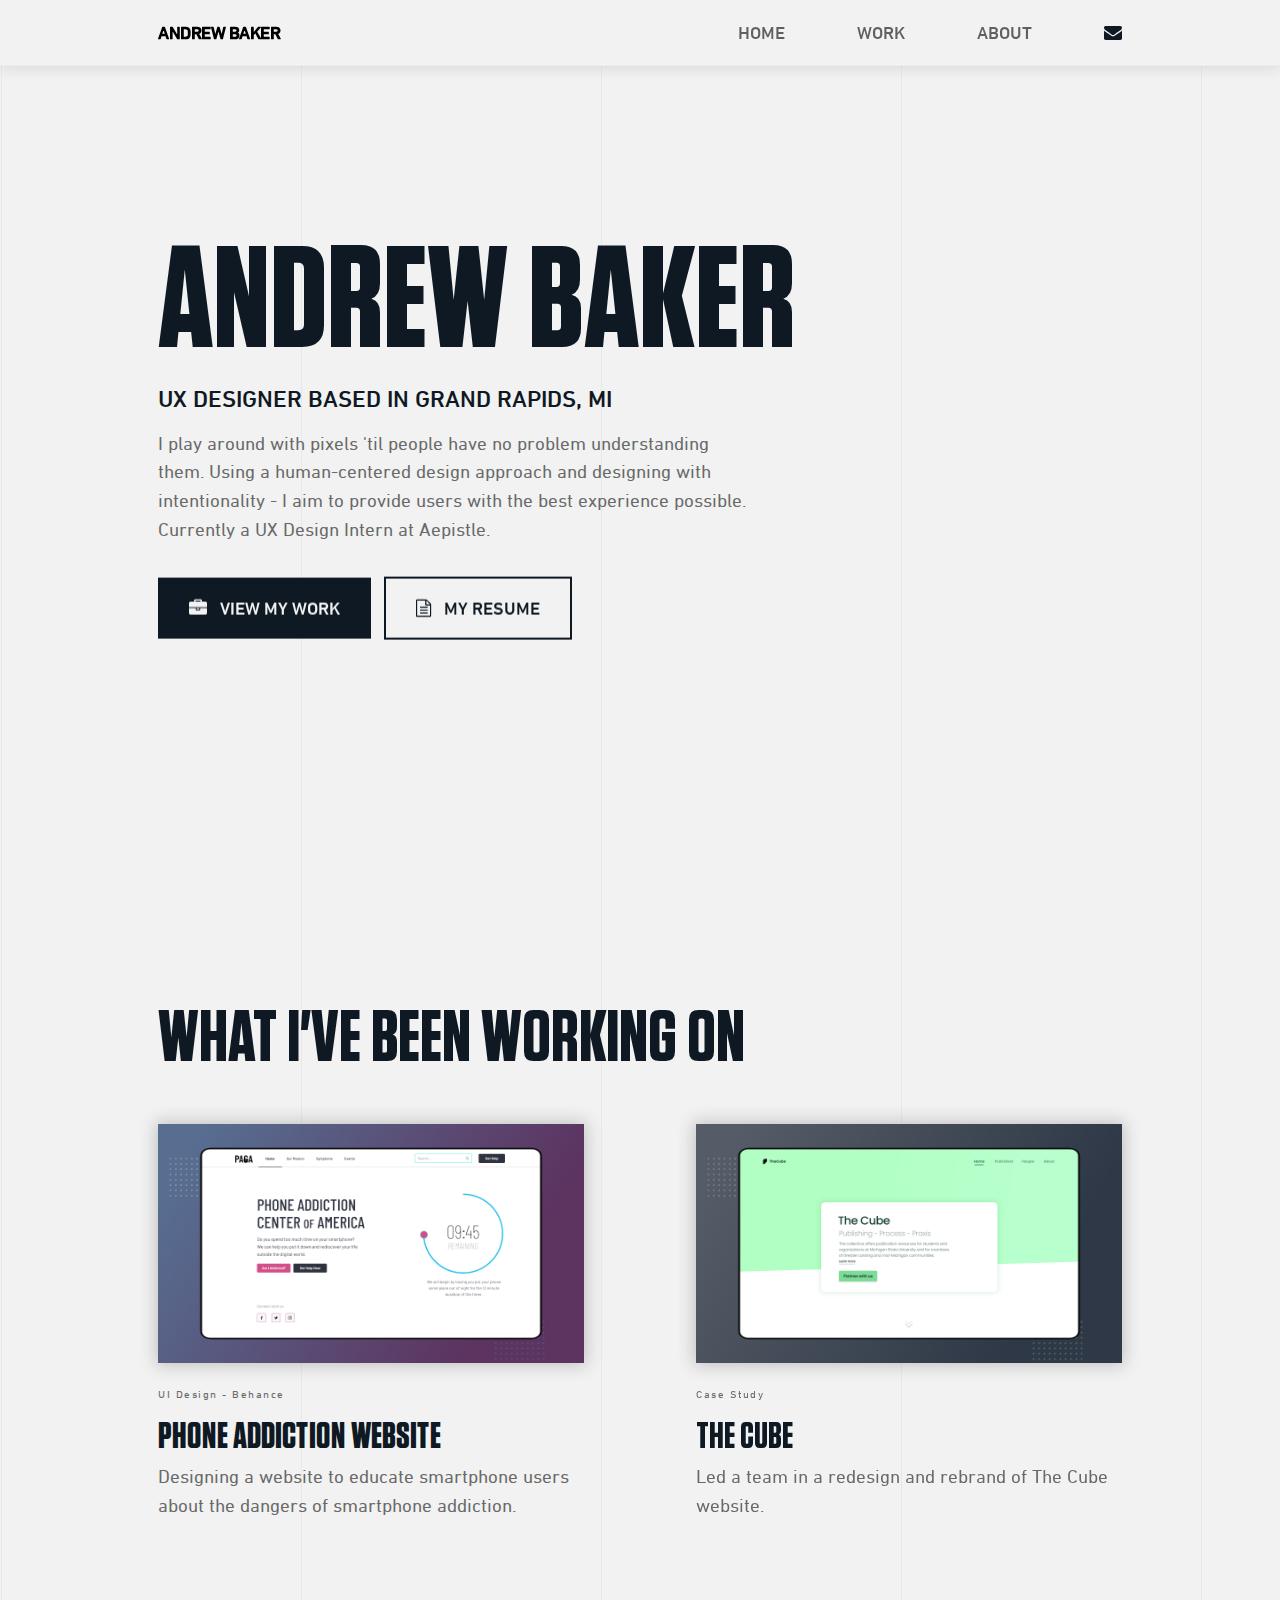
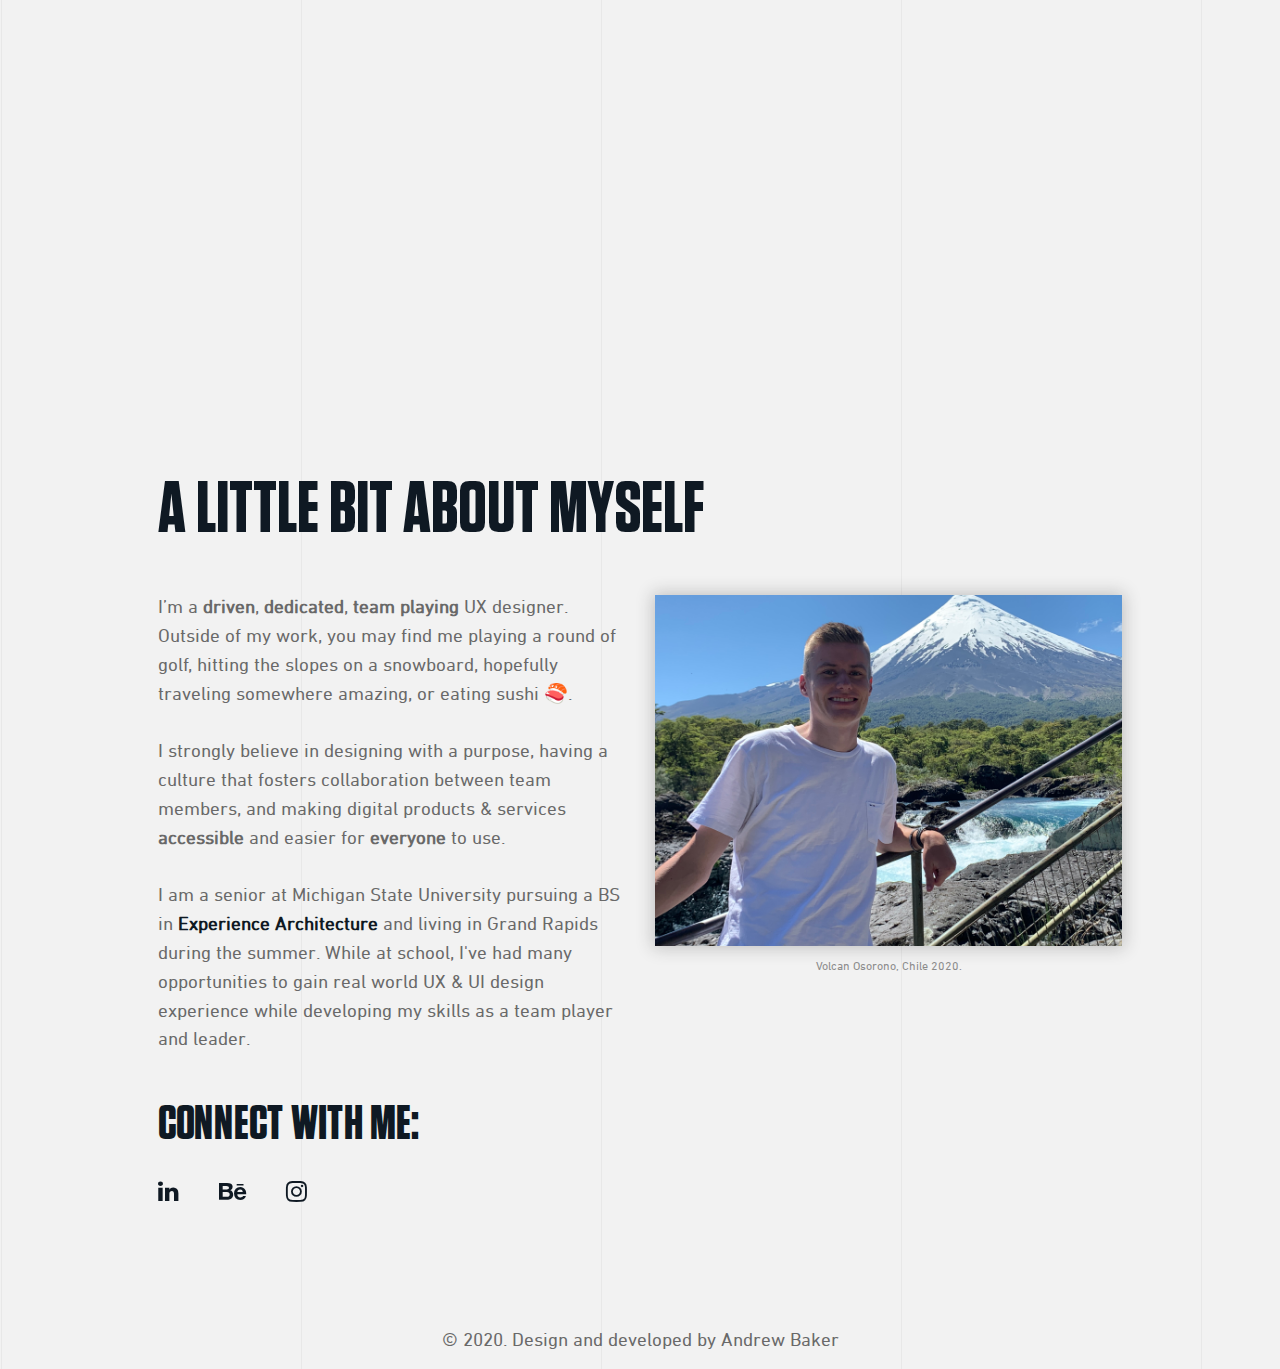
==== index.html @ 60b179d3 "df" ====
<!DOCTYPE html>
<html lang="en" dir="ltr">

<head>
  <meta charset="utf-8">
  <meta name="viewport" content="width=device-width, initial-scale=1">
  <meta name="author" content="Andrew Baker">
  <title>Andrew Baker - UX Designer</title>
  <meta name="description" content="Andrew Baker - UX & UI Design">
  <link rel="stylesheet" href="https://cdnjs.cloudflare.com/ajax/libs/font-awesome/4.7.0/css/font-awesome.min.css">
  <link href="https://stackpath.bootstrapcdn.com/bootstrap/4.4.1/css/bootstrap.min.css" rel="stylesheet" integrity="sha384-Vkoo8x4CGsO3+Hhxv8T/Q5PaXtkKtu6ug5TOeNV6gBiFeWPGFN9MuhOf23Q9Ifjh" crossorigin="anonymous">
  <link href="style/hover.css" rel="stylesheet" media="all">
  <link rel="stylesheet" href="style/main.min.css">
  <script src="https://code.jquery.com/jquery-3.4.1.js"></script>

  <!-- Favicons -->
  <link rel="shortcut icon" href="img/favicon.ico">
  <link rel="apple-touch-icon" href="img/apple-touch-icon.png">
  <link rel="icon" sizes="192x192" href="img/android-chrome-192x192.png">

</head>

<body id="main">

  <!-- Navigation-->
  <div class="nav-container">
    <div class="wrapper">
      <div class="header-container">
        <header>
          <a href="#" class="logo">Andrew Baker</a>
          <nav>
            <ul>
              <li><a href="#home">Home</a></li>
              <li><a href="#work">Work</a></li>
              <li><a href="#about">About</a></li>
              <li><a href="mailto:bakera33@msu.edu" aria-label="Open email window" class="email hvr-icon-rotate"><i class="fa fa-envelope hvr-icon" aria-hidden="true"></i></a></li>
            </ul>
          </nav>
        </header>
      </div>
    </div>
  </div>
  <!--End Navigation-->

  <div class="wrapper">

    <main>

      <!--Hero Section-->
      <section id="home">
        <div class="hero-content">
          <h1 class="h1hero">Andrew Baker</h1>
          <h3 class="intro">UX Designer based in Grand Rapids, MI</h3>
          <p id="intro">I play around with pixels 'til people have no problem understanding them. Using a human-centered design approach and designing with intentionality - I aim to provide users with the best experience possible. Currently a UX
            Design Intern at Aepistle.</p>
          <div class="buttons">
            <a href="#work" aria-label="click to view work" ><button class="cta hvr-shadow"><i class="fa fa-briefcase briefcase"></i>View my work</button></a>
            <a href="img/ABaker-Resume.pdf" aria-label="click to view resume" target="_blank"><button  class="cta2 hvr-shadow"><i class="fa fa-file-text-o i-button"></i>My Resume</button></a>
          </div>
        </div>
      </section>
      <!--End Hero Section-->

      <!--Work Showcase Section-->
      <section id="work">
        <div class="section-intro">
          <div class="line"></div>
          <h2>What I've been working on</h2>
        </div>
        <div class="row">
          <div class="col-md">
              <a href="https://www.behance.net/gallery/97978089/Phone-Addiction-Center-of-America-Website-Design" rel="noopener" target="_blank" class="hvr-grow">
                <img src="img/thumbnail-PACA.png" alt="PACA website UI mockup image" class="img-fluid">
              </a>
              <div class="smspacer"></div>
              <p class="meta">UI Design - Behance</p>
              <h3>Phone Addiction Website</h3>
              <p>Designing a website to educate smartphone users about the dangers of smartphone addiction.</p>
            <div class="smspacer"></div>
          </div>
          <div class="col-md-1"></div>
          <div class="col-md">
              <a href="/cubecasestudy.html" class="hvr-grow"><img src="img/thumbnail-Cube.png" alt="The cube website mockup on computer screen" class="img-fluid"></a>
              <div class="smspacer"></div>
              <p class="meta">Case Study</p>
              <h3>The Cube</h3>
              <p>Led a team in a redesign and rebrand of The Cube website.</p>
            <div class="smspacer"></div>
            <div class="smspacer"></div>
          </div>
        </div>
      </section>
      <!--End Work Showcase-->

      <!--About Section-->
      <section id="about">
        <div class="section-intro" id="about-intro">
          <div class="line"></div>
          <h2>A little bit about myself</h2>
        </div>
        <div class="row" id="about-row">
          <div class="col-md-6">
            <p class="textcomp">
              I’m a <span>driven</span>, <strong>dedicated</strong>, <strong>team playing</strong> UX designer. Outside of my work, you may find me playing a round of golf, hitting the slopes on a snowboard, hopefully traveling somewhere amazing, or
              eating sushi 🍣.
              <br><br> I strongly believe in designing with a purpose, having a culture that fosters collaboration between team members, and making digital products & services <strong>accessible</strong> and easier for <strong>everyone</strong> to
              use.
              <br><br>
              I am a senior at Michigan State University pursuing a BS in <strong><a href="https://xa.cal.msu.edu/" rel="noopener" target="_blank"><span id="XA-link">Experience Architecture</span></a></strong> and living in Grand Rapids during the summer. While at
              school, I've had many opportunities to gain real world UX & UI design experience while developing my skills as a team player and leader.
              <br><br>
            </p>
            <div class="line"></div>
            <div class="social">

              <h3 id="social">Connect with me:</h3>

              <div class="iconbar">
                <ul>
                  <li class="social-icons"><a href="https://www.linkedin.com/in/andrewbaker33/" rel="noopener" aria-label="Go to linkedin" class="hvr-icon-rotate" target="_blank"><i aria-hidden="true" class="fa fa-linkedin icon hvr-icon"></i></a></li>
                  <li class="social-icons"><a href="https://www.behance.net/andrewbaker1" rel="noopener" aria-label="Go to behance" class="hvr-icon-rotate" target="_blank"><i aria-hidden="true" class="fa fa-behance icon hvr-icon"></i></a></li>
                  <li class="social-icons"><a href="https://www.instagram.com/andr3wbak3r/" rel="noopener" aria-label="Go to instagram" class="hvr-icon-rotate" target="_blank"><i aria-hidden="true" class="fa fa-instagram icon hvr-icon"></i></a></li>
                </ul>
              </div>
            </div>
          </div>
          <div class="col-md-6">
            <img src="img/profile.jpeg" class="profileimg" alt="Profile image of Andrew Baker">
            <figcaption>Volcan Osorono, Chile 2020.</figcaption>
          </div>
        </div>
      </section>
    </main>

    <footer>
      <p>&copy; 2020. Design and developed by Andrew Baker<p>
    </footer>

    <!--End About Section-->

  </div>

  <script>
    $(document).ready(function() {
      $(document).on("scroll", onScroll);

      // Trigger Click to go specific section or add active
      $('a[href^="#"]').on('click', function(e) {
        e.preventDefault();
        $(document).off("scroll");

        $('a').each(function() {
          $(this).removeClass('active');
        })
        $(this).addClass('active');

        var target = this.hash;
        $target = $(target);

        // Scrolling
        $('html, body').stop().animate({
          'scrollTop': $target.offset().top + 2
        }, 500, 'swing', function() {
          window.location.hash = target;
          $(document).on("scroll", onScroll);
        });
      });
    });

    function onScroll(event) {
      var scrollPosition = $(document).scrollTop();

      // set navigation a class name
      $('nav a').each(function() {
        var currentLink = $(this);
        var refElement = $(currentLink.attr("href"));
        if (refElement.position().top <= scrollPosition && refElement.position().top + refElement.height() > scrollPosition) {
          $('nav ul li a').removeClass("active");
          currentLink.addClass("active");
        } else {
          currentLink.removeClass("active");
        }
      });
    }
  </script>

</body>

</html>
---- style/main.min.css ----
@font-face{font-family:'DIN Next Medium';src:url("/fonts/DIN Next LT W04 Medium0.ttf")}@font-face{font-family:'DIN Next Regular';src:url("/fonts/DIN Next W01 Regular0.ttf")}@font-face{font-family:'Tungsten';src:url("/fonts/Tungsten-Bold.ttf")}*{box-sizing:border-box;margin:0;padding:0;color:dimgray}body,html{font-family:'DIN Next Regular';font-size:12px;font-weight:400;position:relative}body{background-color:#f2f2f2;background:linear-gradient(90deg, #e8e8e8 .5%, transparent .1%) 1px 0,#f2f2f2;background-size:300px 1px;z-index:-100}::selection{color:#fff;background-color:#0F1923}a{text-decoration:none !important;color:#000 !important}h1,h2{font-family:'Tungsten';color:#0F1923;text-transform:uppercase}h2{font-size:6rem;padding-bottom:3rem;padding-top:2rem}h3{font-size:3rem;font-family:'Tungsten';color:#0F1923;text-transform:uppercase}p{color:dimgray;font-size:1.6rem;font-family:'DIN Next Regular';line-height:1.5}@media (min-width: 1440px){h1{font-size:15.6rem}}span{color:dimgray;font-weight:700;opacity:1 !important}i{color:#0F1923;padding-right:0.7em}.briefcase{color:#f2f2f2}.meta{font-size:.9rem;letter-spacing:1.5px}ul{list-style-type:none;margin:0;padding:0}li{font-size:1.6rem}.wrapper{padding:0 1.5em;max-width:1000px;margin:0 auto;position:relative}@media (min-width: 160em){.container,.wrapper{max-width:1500px !important}.hero-content{max-width:1200px !important}}section{height:100vh;display:block}.nav-container{top:0;position:fixed;width:100vw;margin:0 auto;position:fixed;padding:1.5em 0;background-color:#f2f2f2;border-bottom:1px solid #eee;z-index:20;-webkit-box-shadow:0px 2px 14px 0px rgba(0,0,0,0.11);-moz-box-shadow:0px 2px 14px 0px rgba(0,0,0,0.11);box-shadow:0px 2px 14px 0px rgba(0,0,0,0.11)}header{display:flex;justify-content:flex-end;max-width:1000px;font-family:'DIN Next Medium'}.logo{font-size:1.5rem;letter-spacing:-.5px;margin-right:auto;align-self:center;text-transform:uppercase;font-weight:bold}ul{display:flex}ul li a{padding:0 2em;opacity:0.6;text-transform:uppercase;font-size:1.5rem}ul .email{opacity:1;padding-right:0 !important}ul .fa-envelope{padding-right:0}ul .active{opacity:1;color:#0F1923 !important}.last{padding-right:0 !important}@media only screen and (max-width: 768px){ul li a{padding:0 1em}}@media only screen and (max-width: 500px){ul li a{padding:0 1rem;font-size:1.2rem}.logo{font-size:1.2rem}}.hero-content{max-width:auto;position:relative;top:49%;transform:translateY(-50%)}.intro{font-size:2rem;font-family:'DIN Next Medium';color:#0F1923;text-transform:uppercase;margin:1.5rem 0}#intro{padding-bottom:1.5rem;max-width:600px}.h1hero{font-size:12rem;padding:0;line-height:.86}button{margin-top:0;font-size:1.5rem;font-family:'DIN Next Medium';padding:16px 30px;border:1px solid #0F1923;cursor:pointer;text-transform:uppercase}button::before{content:"";background:rgba(255,255,255,0.16);transform:scaleX(0);transform-origin:center right;transition:transform cubic-bezier(0.19, 1, 0.22, 1) 0.4s}@media only screen and (max-width: 768px){button{padding:18px 64px;margin-bottom:9px}.h1hero{font-size:5.5rem}h2{font-size:3rem}}@media (min-width: 1440px){.h1hero{font-size:15rem}}@media (min-width: 1024px){.h1hero{font-size:12rem}}.cta{background-color:#0F1923;color:#f2f2f2;margin-right:10px}.cta2{border:2px solid #0F1923;background-color:#f2f2f2;color:#0F1923}.section-intro{position:relative;top:15%}.card{padding:20px 20px;height:450px}#work{height:100%;padding-top:8vh}.img-fluid::before{cursor:pointer}#about{height:auto}#about-intro{padding-top:7vh}.smspacer{padding-top:2em}#XA-link{color:#0F1923}.profileimg{width:100%;height:auto}figcaption{text-align:center;padding:1em 0;opacity:0.75}footer{padding-top:4em;text-align:center}.icon{font-size:2rem;padding-right:40px}#social{font-family:'Tungsten';font-size:4rem;margin-bottom:2rem}.iconbar ul li a{padding:0 !important;opacity:1}@media (max-width: 768px){.iconbar{margin-bottom:2.5rem}}@media only screen and (min-height: 768px){.section-intro{position:relative;top:0}#work{height:100vh}#about{height:100vh;margin-top:20vh}}@media only screen and (max-width: 375px){.hero-content{padding-top:7vh}#about{height:100%}#work{height:auto}}@media only screen and (max-width: 320px){.hero-content{padding-top:10vh}h1{font-size:1.5em}}.work{max-width:80%;padding-top:20vh;padding-bottom:2em;margin:auto}@media only screen and (max-width: 768px){.work{max-width:100%}}.content-paragraph{line-height:1.7;opacity:0.9 !important}.work-heading{padding-bottom:1rem;font-size:4rem}.work ul{list-style-type:circle;display:block}hr{width:100%;background-color:#b4b4b4;height:1.5px;border:none;margin:40px 0}.work li{margin-bottom:0.625rem;margin-left:2.5rem;line-height:1.5}.xd-link{color:blue !important}.work img{width:100%;margin-bottom:1.2rem}img{-webkit-box-shadow:0px 0px 16px 2px rgba(36,36,36,0.24);-moz-box-shadow:0px 0px 16px 2px rgba(36,36,36,0.24);box-shadow:0px 0px 16px 2px rgba(36,36,36,0.24)}.hifi{-webkit-box-shadow:0 5px 20px 5px rgba(0,0,0,0.16);box-shadow:0 5px 20px 5px rgba(0,0,0,0.16);overflow:hidden}.b2t{margin-top:50px;text-align:center}.project1{background:none;background-color:#f2f2f2}
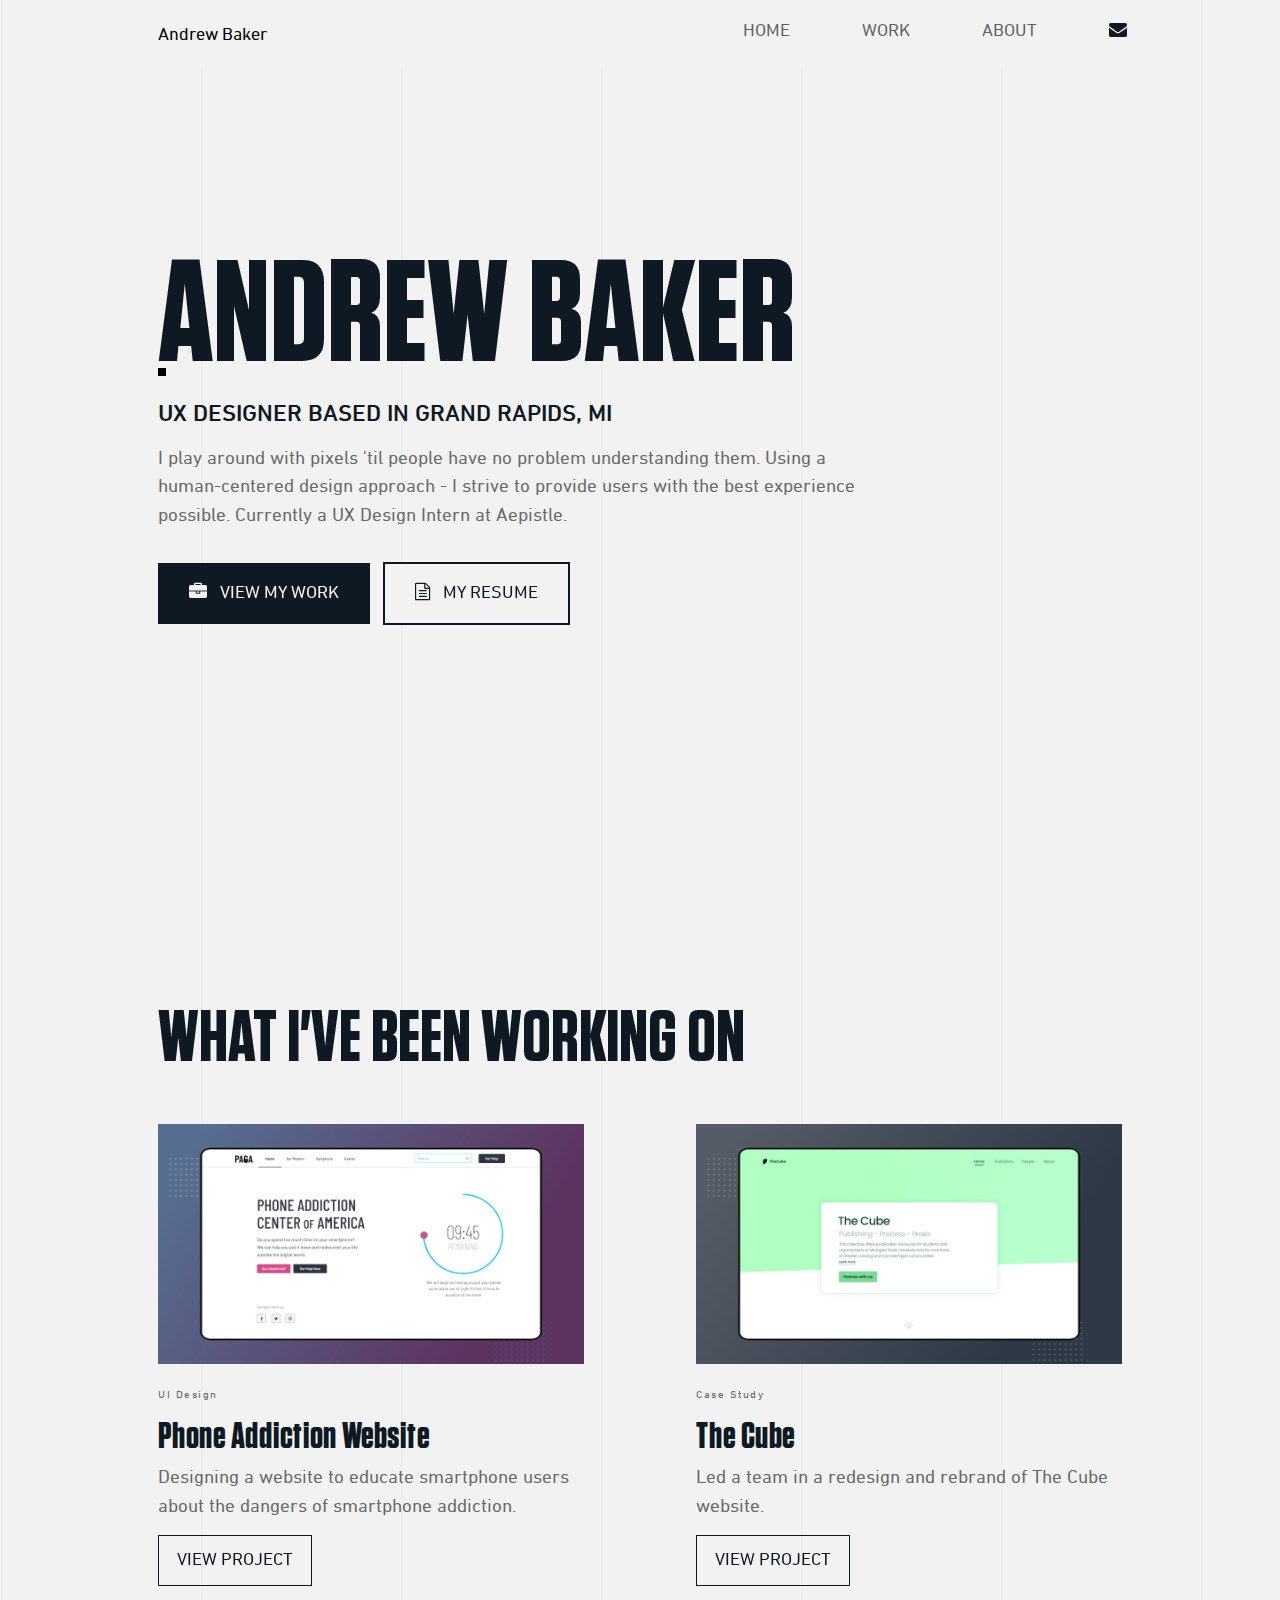
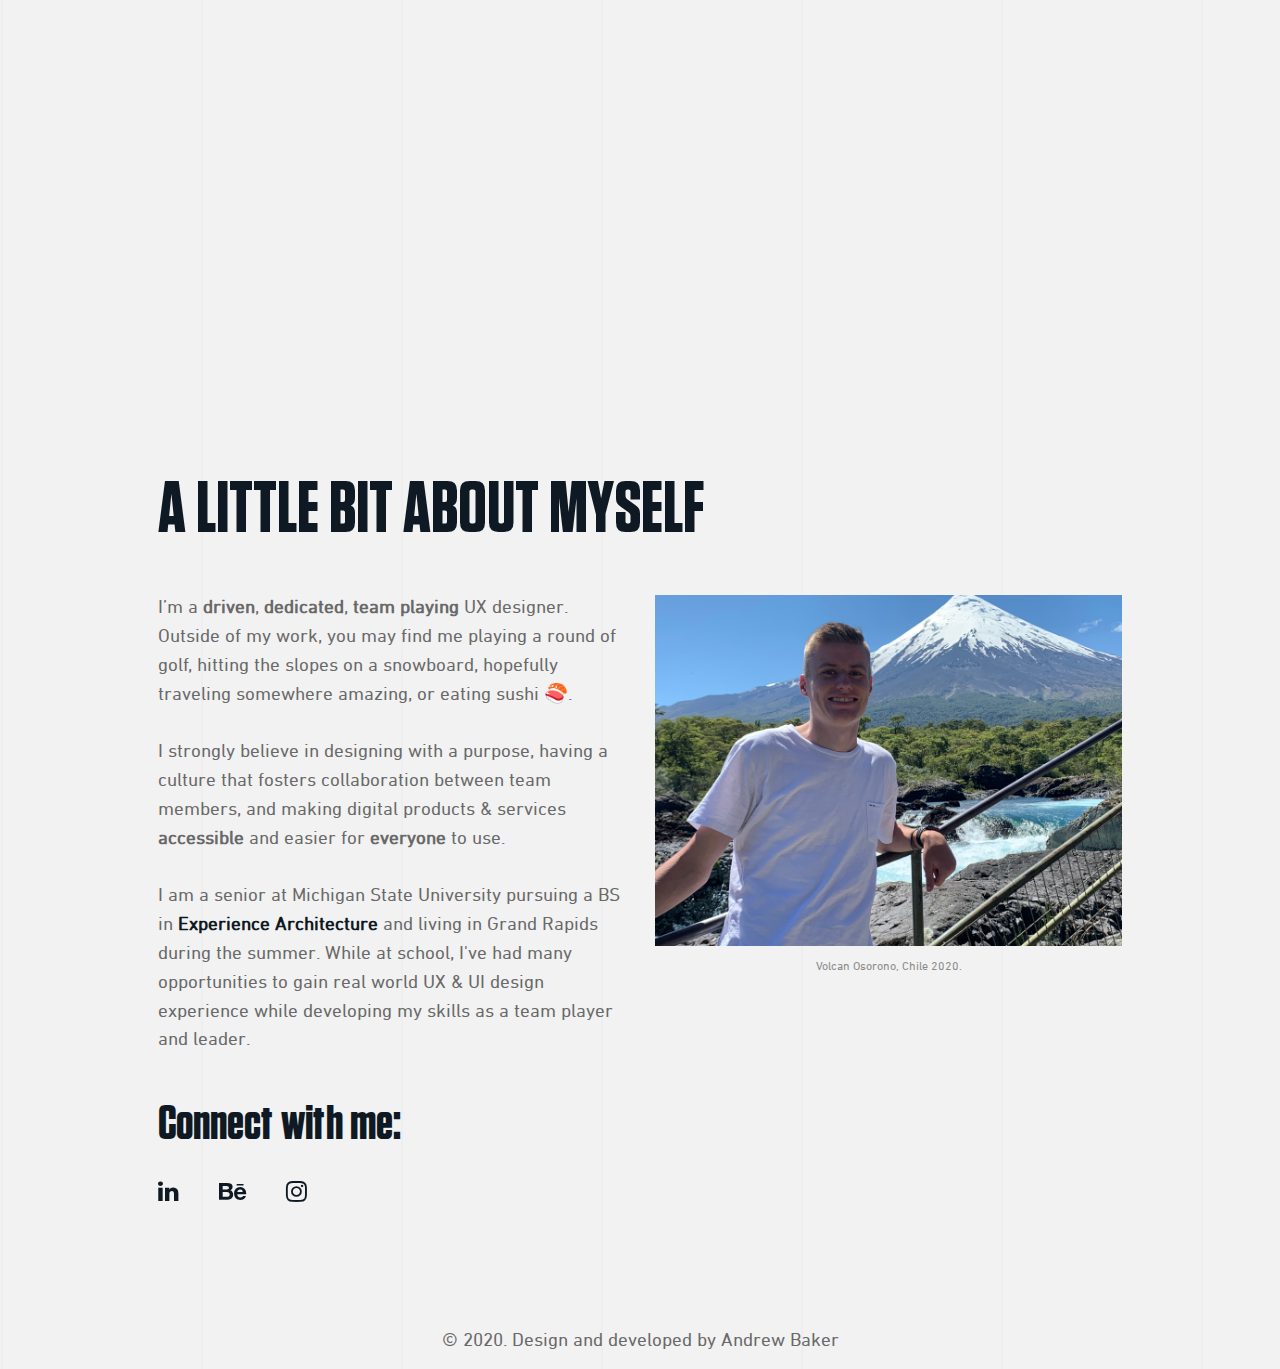
==== commit b9a93f33: "5" ====
--- a/index.html
+++ b/index.html
@@ -6,7 +6,7 @@
   <meta name="viewport" content="width=device-width, initial-scale=1">
   <meta name="author" content="Andrew Baker">
   <title>Andrew Baker - UX Designer</title>
-  <meta name="description" content="Andrew Baker - UX & UI Design">
+  <meta name="description" content="View Andrew Baker's UX design work.">
   <link rel="stylesheet" href="https://cdnjs.cloudflare.com/ajax/libs/font-awesome/4.7.0/css/font-awesome.min.css">
   <link href="https://stackpath.bootstrapcdn.com/bootstrap/4.4.1/css/bootstrap.min.css" rel="stylesheet" integrity="sha384-Vkoo8x4CGsO3+Hhxv8T/Q5PaXtkKtu6ug5TOeNV6gBiFeWPGFN9MuhOf23Q9Ifjh" crossorigin="anonymous">
   <link href="style/hover.css" rel="stylesheet" media="all">
@@ -20,29 +20,25 @@
 
 </head>
 
-<body id="main">
-
-  <!-- Navigation-->
-  <div class="nav-container">
-    <div class="wrapper">
-      <div class="header-container">
-        <header>
-          <a href="#" class="logo">Andrew Baker</a>
-          <nav>
-            <ul>
-              <li><a href="#home">Home</a></li>
-              <li><a href="#work">Work</a></li>
-              <li><a href="#about">About</a></li>
-              <li><a href="mailto:bakera33@msu.edu" aria-label="Open email window" class="email hvr-icon-rotate"><i class="fa fa-envelope hvr-icon" aria-hidden="true"></i></a></li>
-            </ul>
-          </nav>
-        </header>
-      </div>
-    </div>
-  </div>
-  <!--End Navigation-->
+<body>
 
   <div class="wrapper">
+
+    <!-- Navigation-->
+    <div class="container">
+      <header>
+        <a href="#" class="logo">Andrew Baker</a>
+        <nav>
+          <ul>
+            <li><a href="#home">Home</a></li>
+            <li><a href="#work">Work</a></li>
+            <li><a href="#about">About</a></li>
+            <li><a href="mailto:bakera33@msu.edu" aria-label="Open email window" class="email hvr-icon-rotate"><i class="fa fa-envelope hvr-icon" aria-hidden="true"></i></a></li>
+          </ul>
+        </nav>
+      </header>
+    </div>
+    <!--End Navigation-->
 
     <main>
 
@@ -51,13 +47,15 @@
         <div class="hero-content">
           <h1 class="h1hero">Andrew Baker</h1>
           <h3 class="intro">UX Designer based in Grand Rapids, MI</h3>
-          <p id="intro">I play around with pixels 'til people have no problem understanding them. Using a human-centered design approach and designing with intentionality - I aim to provide users with the best experience possible. Currently a UX
-            Design Intern at Aepistle.</p>
+          <p id="intro">I play around with pixels 'til people have no problem understanding them. Using a human-centered design approach - I strive to provide users with the best experience possible. Currently a UX Design Intern at Aepistle.</p>
           <div class="buttons">
-            <a href="#work" aria-label="click to view work" ><button class="cta hvr-shadow"><i class="fa fa-briefcase briefcase"></i>View my work</button></a>
-            <a href="img/ABaker-Resume.pdf" aria-label="click to view resume" target="_blank"><button  class="cta2 hvr-shadow"><i class="fa fa-file-text-o i-button"></i>My Resume</button></a>
+            <a href="#work"><button aria-label="click to view work" class="cta hvr-grow"><i class="fa fa-briefcase briefcase"></i>View my work</button></a>
+            <a href="img/ABaker-Resume.pdf" target="_blank"><button aria-label="click to view resume" class="cta2 hvr-grow"><i class="fa fa-file-text-o i-button"></i>My Resume</button></a>
           </div>
         </div>
+        <div id="dot"></div>
+        <div></div>
+        <div></div>
       </section>
       <!--End Hero Section-->
 
@@ -69,22 +67,25 @@
         </div>
         <div class="row">
           <div class="col-md">
-              <a href="https://www.behance.net/gallery/97978089/Phone-Addiction-Center-of-America-Website-Design" rel="noopener" target="_blank" class="hvr-grow">
-                <img src="img/thumbnail-PACA.png" alt="PACA website UI mockup image" class="img-fluid">
-              </a>
-              <div class="smspacer"></div>
-              <p class="meta">UI Design - Behance</p>
-              <h3>Phone Addiction Website</h3>
-              <p>Designing a website to educate smartphone users about the dangers of smartphone addiction.</p>
+            <img src="img/thumbnail-PACA.png" alt="PACA website UI mockup image" class="img-fluid">
+            <div class="smspacer"></div>
+            <p class="meta">UI Design</p>
+            <h3>Phone Addiction Website</h3>
+            <p>Designing a website to educate smartphone users about the dangers of smartphone addiction.</p>
+            <a href="https://www.behance.net/gallery/97978089/Phone-Addiction-Center-of-America-Website-Design" target="_blank">
+              <button type="button" name="button" class="button1 hvr-grow">View project</button>
+            </a>
             <div class="smspacer"></div>
           </div>
           <div class="col-md-1"></div>
           <div class="col-md">
-              <a href="/cubecasestudy.html" class="hvr-grow"><img src="img/thumbnail-Cube.png" alt="The cube website mockup on computer screen" class="img-fluid"></a>
-              <div class="smspacer"></div>
-              <p class="meta">Case Study</p>
-              <h3>The Cube</h3>
-              <p>Led a team in a redesign and rebrand of The Cube website.</p>
+            <a href="/cubecasestudy.html"><img src="img/thumbnail-Cube.png" alt="The cube website mockup on computer screen" class="img-fluid"></a>
+            <div class="smspacer"></div>
+            <p class="meta">Case Study</p>
+            <h3>The Cube</h3>
+            <p>Led a team in a redesign and rebrand of The Cube website.</p>
+            <a href="/cubecasestudy.html">
+              <button type="button" name="button" class="button1 hvr-grow">View project</button></a>
             <div class="smspacer"></div>
             <div class="smspacer"></div>
           </div>
@@ -106,7 +107,7 @@
               <br><br> I strongly believe in designing with a purpose, having a culture that fosters collaboration between team members, and making digital products & services <strong>accessible</strong> and easier for <strong>everyone</strong> to
               use.
               <br><br>
-              I am a senior at Michigan State University pursuing a BS in <strong><a href="https://xa.cal.msu.edu/" rel="noopener" target="_blank"><span id="XA-link">Experience Architecture</span></a></strong> and living in Grand Rapids during the summer. While at
+              I am a senior at Michigan State University pursuing a BS in <strong><a href="https://xa.cal.msu.edu/" target="_blank"><span id="XA-link">Experience Architecture</span></a></strong> and living in Grand Rapids during the summer. While at
               school, I've had many opportunities to gain real world UX & UI design experience while developing my skills as a team player and leader.
               <br><br>
             </p>
@@ -117,9 +118,9 @@
 
               <div class="iconbar">
                 <ul>
-                  <li class="social-icons"><a href="https://www.linkedin.com/in/andrewbaker33/" rel="noopener" aria-label="Go to linkedin" class="hvr-icon-rotate" target="_blank"><i aria-hidden="true" class="fa fa-linkedin icon hvr-icon"></i></a></li>
-                  <li class="social-icons"><a href="https://www.behance.net/andrewbaker1" rel="noopener" aria-label="Go to behance" class="hvr-icon-rotate" target="_blank"><i aria-hidden="true" class="fa fa-behance icon hvr-icon"></i></a></li>
-                  <li class="social-icons"><a href="https://www.instagram.com/andr3wbak3r/" rel="noopener" aria-label="Go to instagram" class="hvr-icon-rotate" target="_blank"><i aria-hidden="true" class="fa fa-instagram icon hvr-icon"></i></a></li>
+                  <a href="https://www.linkedin.com/in/andrewbaker33/" aria-label="Go to linkedin" class="hvr-icon-rotate" target="_blank"><i aria-hidden="true" class="fa fa-linkedin icon hvr-icon"></i></a>
+                  <a href="https://www.behance.net/andrewbaker1" aria-label="Go to behance" class="hvr-icon-rotate" target="_blank"><i aria-hidden="true" class="fa fa-behance icon hvr-icon"></i></a>
+                  <a href="https://www.instagram.com/andr3wbak3r/" aria-label="Go to instagram" class="hvr-icon-rotate" target="_blank"><i aria-hidden="true" class="fa fa-instagram icon hvr-icon"></i></a>
                 </ul>
               </div>
             </div>
--- a/style/main.min.css
+++ b/style/main.min.css
@@ -1 +1 @@
-@font-face{font-family:'DIN Next Medium';src:url("/fonts/DIN Next LT W04 Medium0.ttf")}@font-face{font-family:'DIN Next Regular';src:url("/fonts/DIN Next W01 Regular0.ttf")}@font-face{font-family:'Tungsten';src:url("/fonts/Tungsten-Bold.ttf")}*{box-sizing:border-box;margin:0;padding:0;color:dimgray}body,html{font-family:'DIN Next Regular';font-size:12px;font-weight:400;position:relative}body{background-color:#f2f2f2;background:linear-gradient(90deg, #e8e8e8 .5%, transparent .1%) 1px 0,#f2f2f2;background-size:300px 1px;z-index:-100}::selection{color:#fff;background-color:#0F1923}a{text-decoration:none !important;color:#000 !important}h1,h2{font-family:'Tungsten';color:#0F1923;text-transform:uppercase}h2{font-size:6rem;padding-bottom:3rem;padding-top:2rem}h3{font-size:3rem;font-family:'Tungsten';color:#0F1923;text-transform:uppercase}p{color:dimgray;font-size:1.6rem;font-family:'DIN Next Regular';line-height:1.5}@media (min-width: 1440px){h1{font-size:15.6rem}}span{color:dimgray;font-weight:700;opacity:1 !important}i{color:#0F1923;padding-right:0.7em}.briefcase{color:#f2f2f2}.meta{font-size:.9rem;letter-spacing:1.5px}ul{list-style-type:none;margin:0;padding:0}li{font-size:1.6rem}.wrapper{padding:0 1.5em;max-width:1000px;margin:0 auto;position:relative}@media (min-width: 160em){.container,.wrapper{max-width:1500px !important}.hero-content{max-width:1200px !important}}section{height:100vh;display:block}.nav-container{top:0;position:fixed;width:100vw;margin:0 auto;position:fixed;padding:1.5em 0;background-color:#f2f2f2;border-bottom:1px solid #eee;z-index:20;-webkit-box-shadow:0px 2px 14px 0px rgba(0,0,0,0.11);-moz-box-shadow:0px 2px 14px 0px rgba(0,0,0,0.11);box-shadow:0px 2px 14px 0px rgba(0,0,0,0.11)}header{display:flex;justify-content:flex-end;max-width:1000px;font-family:'DIN Next Medium'}.logo{font-size:1.5rem;letter-spacing:-.5px;margin-right:auto;align-self:center;text-transform:uppercase;font-weight:bold}ul{display:flex}ul li a{padding:0 2em;opacity:0.6;text-transform:uppercase;font-size:1.5rem}ul .email{opacity:1;padding-right:0 !important}ul .fa-envelope{padding-right:0}ul .active{opacity:1;color:#0F1923 !important}.last{padding-right:0 !important}@media only screen and (max-width: 768px){ul li a{padding:0 1em}}@media only screen and (max-width: 500px){ul li a{padding:0 1rem;font-size:1.2rem}.logo{font-size:1.2rem}}.hero-content{max-width:auto;position:relative;top:49%;transform:translateY(-50%)}.intro{font-size:2rem;font-family:'DIN Next Medium';color:#0F1923;text-transform:uppercase;margin:1.5rem 0}#intro{padding-bottom:1.5rem;max-width:600px}.h1hero{font-size:12rem;padding:0;line-height:.86}button{margin-top:0;font-size:1.5rem;font-family:'DIN Next Medium';padding:16px 30px;border:1px solid #0F1923;cursor:pointer;text-transform:uppercase}button::before{content:"";background:rgba(255,255,255,0.16);transform:scaleX(0);transform-origin:center right;transition:transform cubic-bezier(0.19, 1, 0.22, 1) 0.4s}@media only screen and (max-width: 768px){button{padding:18px 64px;margin-bottom:9px}.h1hero{font-size:5.5rem}h2{font-size:3rem}}@media (min-width: 1440px){.h1hero{font-size:15rem}}@media (min-width: 1024px){.h1hero{font-size:12rem}}.cta{background-color:#0F1923;color:#f2f2f2;margin-right:10px}.cta2{border:2px solid #0F1923;background-color:#f2f2f2;color:#0F1923}.section-intro{position:relative;top:15%}.card{padding:20px 20px;height:450px}#work{height:100%;padding-top:8vh}.img-fluid::before{cursor:pointer}#about{height:auto}#about-intro{padding-top:7vh}.smspacer{padding-top:2em}#XA-link{color:#0F1923}.profileimg{width:100%;height:auto}figcaption{text-align:center;padding:1em 0;opacity:0.75}footer{padding-top:4em;text-align:center}.icon{font-size:2rem;padding-right:40px}#social{font-family:'Tungsten';font-size:4rem;margin-bottom:2rem}.iconbar ul li a{padding:0 !important;opacity:1}@media (max-width: 768px){.iconbar{margin-bottom:2.5rem}}@media only screen and (min-height: 768px){.section-intro{position:relative;top:0}#work{height:100vh}#about{height:100vh;margin-top:20vh}}@media only screen and (max-width: 375px){.hero-content{padding-top:7vh}#about{height:100%}#work{height:auto}}@media only screen and (max-width: 320px){.hero-content{padding-top:10vh}h1{font-size:1.5em}}.work{max-width:80%;padding-top:20vh;padding-bottom:2em;margin:auto}@media only screen and (max-width: 768px){.work{max-width:100%}}.content-paragraph{line-height:1.7;opacity:0.9 !important}.work-heading{padding-bottom:1rem;font-size:4rem}.work ul{list-style-type:circle;display:block}hr{width:100%;background-color:#b4b4b4;height:1.5px;border:none;margin:40px 0}.work li{margin-bottom:0.625rem;margin-left:2.5rem;line-height:1.5}.xd-link{color:blue !important}.work img{width:100%;margin-bottom:1.2rem}img{-webkit-box-shadow:0px 0px 16px 2px rgba(36,36,36,0.24);-moz-box-shadow:0px 0px 16px 2px rgba(36,36,36,0.24);box-shadow:0px 0px 16px 2px rgba(36,36,36,0.24)}.hifi{-webkit-box-shadow:0 5px 20px 5px rgba(0,0,0,0.16);box-shadow:0 5px 20px 5px rgba(0,0,0,0.16);overflow:hidden}.b2t{margin-top:50px;text-align:center}.project1{background:none;background-color:#f2f2f2}
+@font-face{font-family:'DIN Next Medium';src:url("/fonts/DIN Next LT W04 Medium0.ttf")}@font-face{font-family:'DIN Next Regular';src:url("/fonts/DIN Next W01 Regular0.ttf")}@font-face{font-family:'Tungsten';src:url("/fonts/Tungsten-Bold.ttf")}*{box-sizing:border-box;margin:0;padding:0;color:dimgray}body,html{font-family:'DIN Next Regular';font-size:12px;font-weight:400;position:relative;background-color:#f2f2f2;background:linear-gradient(90deg, #eee 1%, transparent 1%) 1px 0,#f2f2f2;background-size:200px 1px;z-index:-100}#dot{content:"";background-color:black;position:absolute;display:block;width:.7rem;height:.7rem}::selection{color:#fff;background-color:#0F1923}a{text-decoration:none !important;color:#000 !important}h1,h2{font-family:'Tungsten';color:#0F1923;text-transform:uppercase}h2{font-size:6rem;padding-bottom:3rem;padding-top:2rem}h3{font-size:3rem;font-family:'Tungsten';color:#0F1923}p{color:dimgray;font-size:1.6rem;font-family:'DIN Next Regular';line-height:1.5}@media (min-width: 1440px){h1{font-size:15.6rem}}span{color:dimgray;font-weight:700;opacity:1 !important}i{color:#0F1923;padding-right:0.7em}.briefcase{color:#f2f2f2}.meta{font-size:.9rem;letter-spacing:1.5px}ul{list-style-type:none;margin:0;padding:0}li{font-size:1.6rem}.wrapper{padding:0 1.5em;max-width:1000px;margin:0 auto;position:relative}@media (min-width: 160em){.container,.wrapper{max-width:1500px !important}.hero-content{max-width:1200px !important}}section{height:100vh;display:block}.container{top:0;position:fixed;max-width:1000px;margin:0 auto;position:fixed;padding:1.5em 0;background-color:#f2f2f2;z-index:20;padding-right:1.5em}header{display:flex;justify-content:space-between}.logo{font-size:1.5rem;letter-spacing:.2;margin:0;padding-top:4px}ul{display:flex}ul li a{padding:0 2em;opacity:0.6;text-transform:uppercase;font-size:1.5rem}ul .email{opacity:1;padding-right:0}ul .active{opacity:1;color:#0F1923 !important}.last{padding-right:0 !important}@media only screen and (max-width: 768px){ul li a{padding:0 1em}}@media only screen and (max-width: 500px){ul li a{padding:0 1rem;font-size:1.2rem}.logo{font-size:1.2rem}}.hero-content{max-width:auto;position:relative;top:49%;transform:translateY(-50%)}.intro{font-size:2rem;font-family:'DIN Next Medium';color:#0F1923;text-transform:uppercase;margin:1.5rem 0}#intro{padding-bottom:1.5rem;max-width:700px}.h1hero{font-size:12rem;padding:0;line-height:.86}button{margin-top:0;font-size:1.5rem;padding:16px 30px;border:1px solid #0F1923;cursor:pointer;text-transform:uppercase}button::before{content:"";background:rgba(255,255,255,0.16);transform:scaleX(0);transform-origin:center right;transition:transform cubic-bezier(0.19, 1, 0.22, 1) 0.4s}@media only screen and (max-width: 768px){button{padding:18px 64px;margin-bottom:9px}.h1hero{font-size:5.5rem}h2{font-size:3rem}}@media (min-width: 1440px){.h1hero{font-size:15rem}}@media (min-width: 1024px){.h1hero{font-size:12rem}}.cta{background-color:#0F1923;color:#f2f2f2;margin-right:10px}.cta2{border:2px solid #0F1923;background-color:#f2f2f2;color:#0F1923}.section-intro{position:relative;top:15%}#work{height:100%;padding-top:8vh}.button1{background-color:transparent;padding:11px 18px;color:#0F1923;border:1px solid #0F1923}#about{height:auto}#about-intro{padding-top:7vh}.smspacer{padding-top:2em}#XA-link{color:#0F1923}.profileimg{width:100%;height:auto}figcaption{text-align:center;padding:1em 0;opacity:0.75}footer{padding-top:4em;text-align:center}.icon{font-size:2rem;padding-right:40px}#social{font-family:'Tungsten';font-size:4rem;margin-bottom:2rem}@media only screen and (min-height: 768px){.section-intro{position:relative;top:0}#work{height:100vh}#about{height:100vh;margin-top:20vh}}@media only screen and (max-width: 375px){.hero-content{padding-top:7vh}#about{height:100%}#work{height:auto}}@media only screen and (max-width: 320px){.hero-content{padding-top:10vh}h1{font-size:1.5em}}.work{max-width:80%;padding-top:20vh;padding-bottom:2em;margin:auto}@media only screen and (max-width: 768px){.work{max-width:100%}}.content-paragraph{line-height:1.7;opacity:0.9 !important}.work-heading{padding-bottom:1rem;font-size:4rem}.work ul{list-style-type:circle;display:block}hr{width:100%;background-color:#b4b4b4;height:1.5px;border:none;margin:40px 0}.work li{margin-bottom:0.625rem;margin-left:2.5rem;line-height:1.5}.xd-link{color:blue !important}.work img{width:100%;padding-bottom:1.2rem}.hifi{-webkit-box-shadow:0 5px 20px 5px rgba(0,0,0,0.16);box-shadow:0 5px 20px 5px rgba(0,0,0,0.16);overflow:hidden}.b2t{margin-top:50px;text-align:center}.project1{background-image:none}
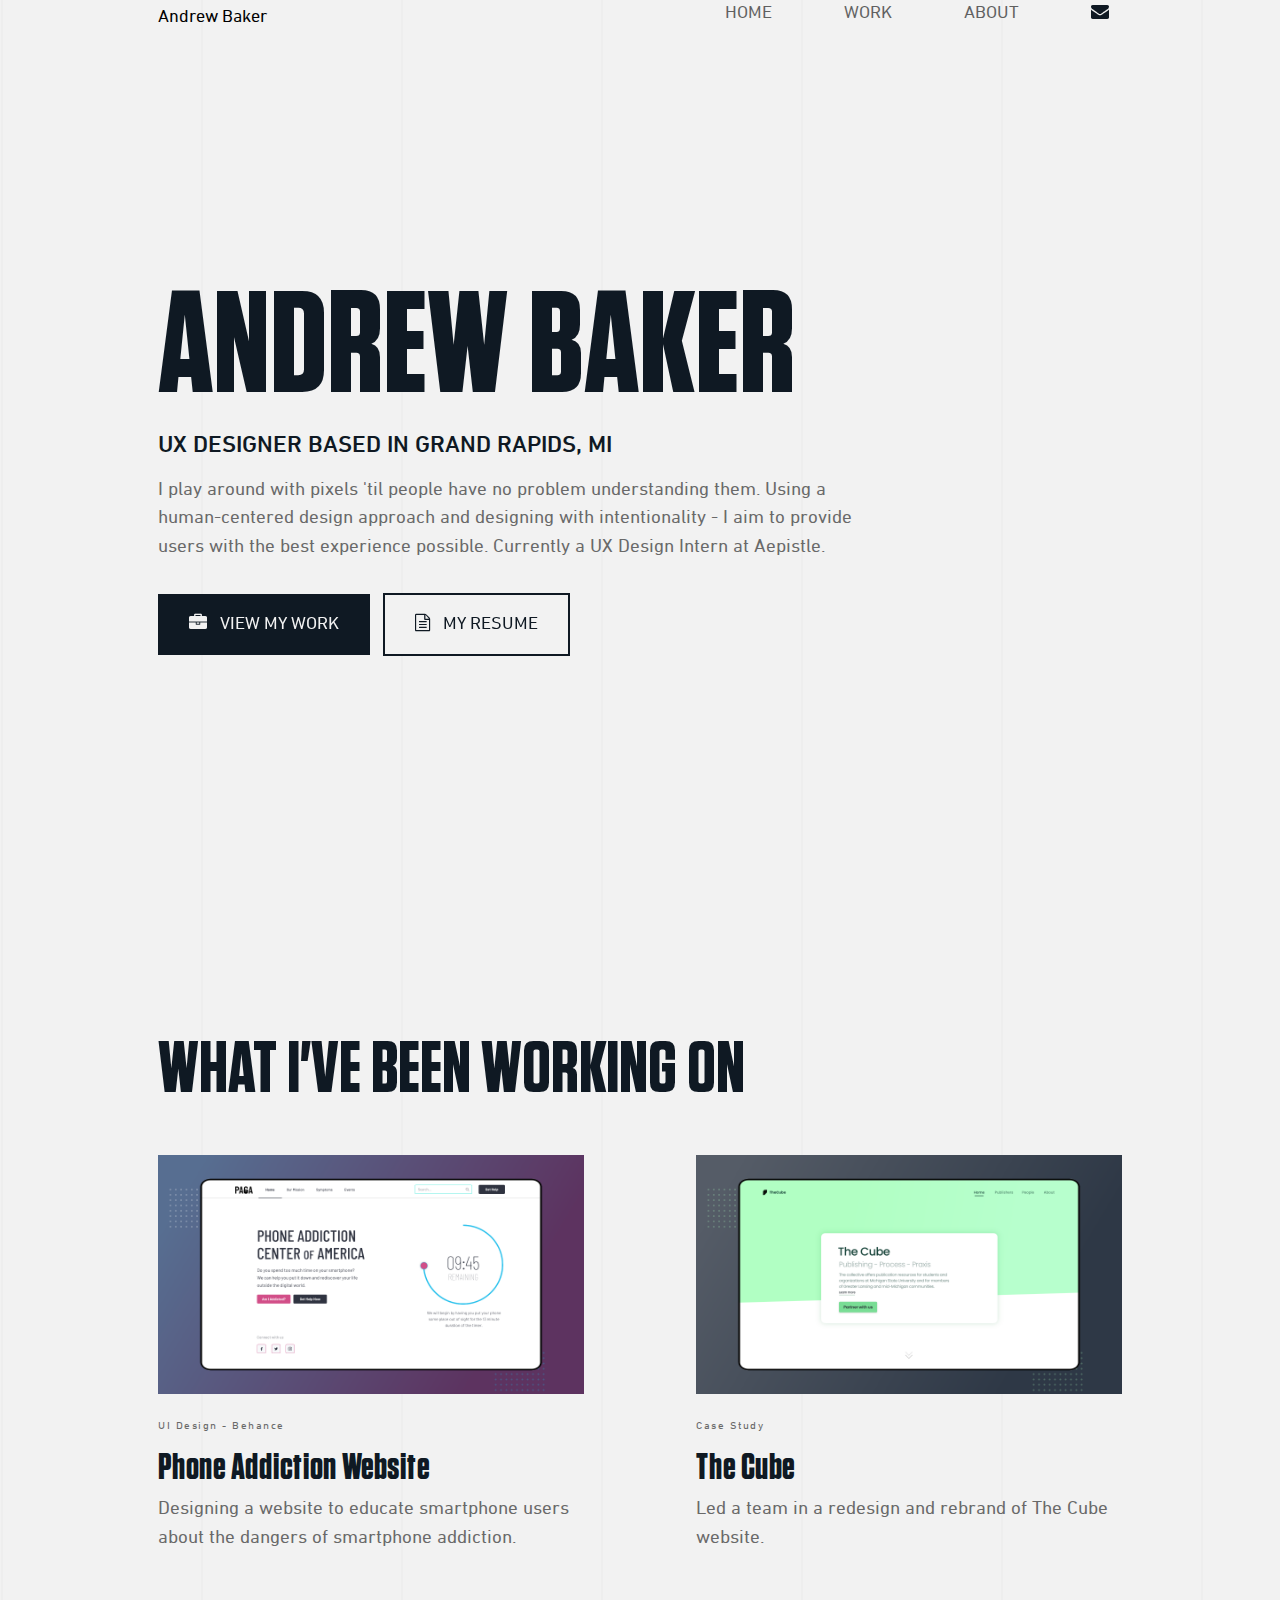
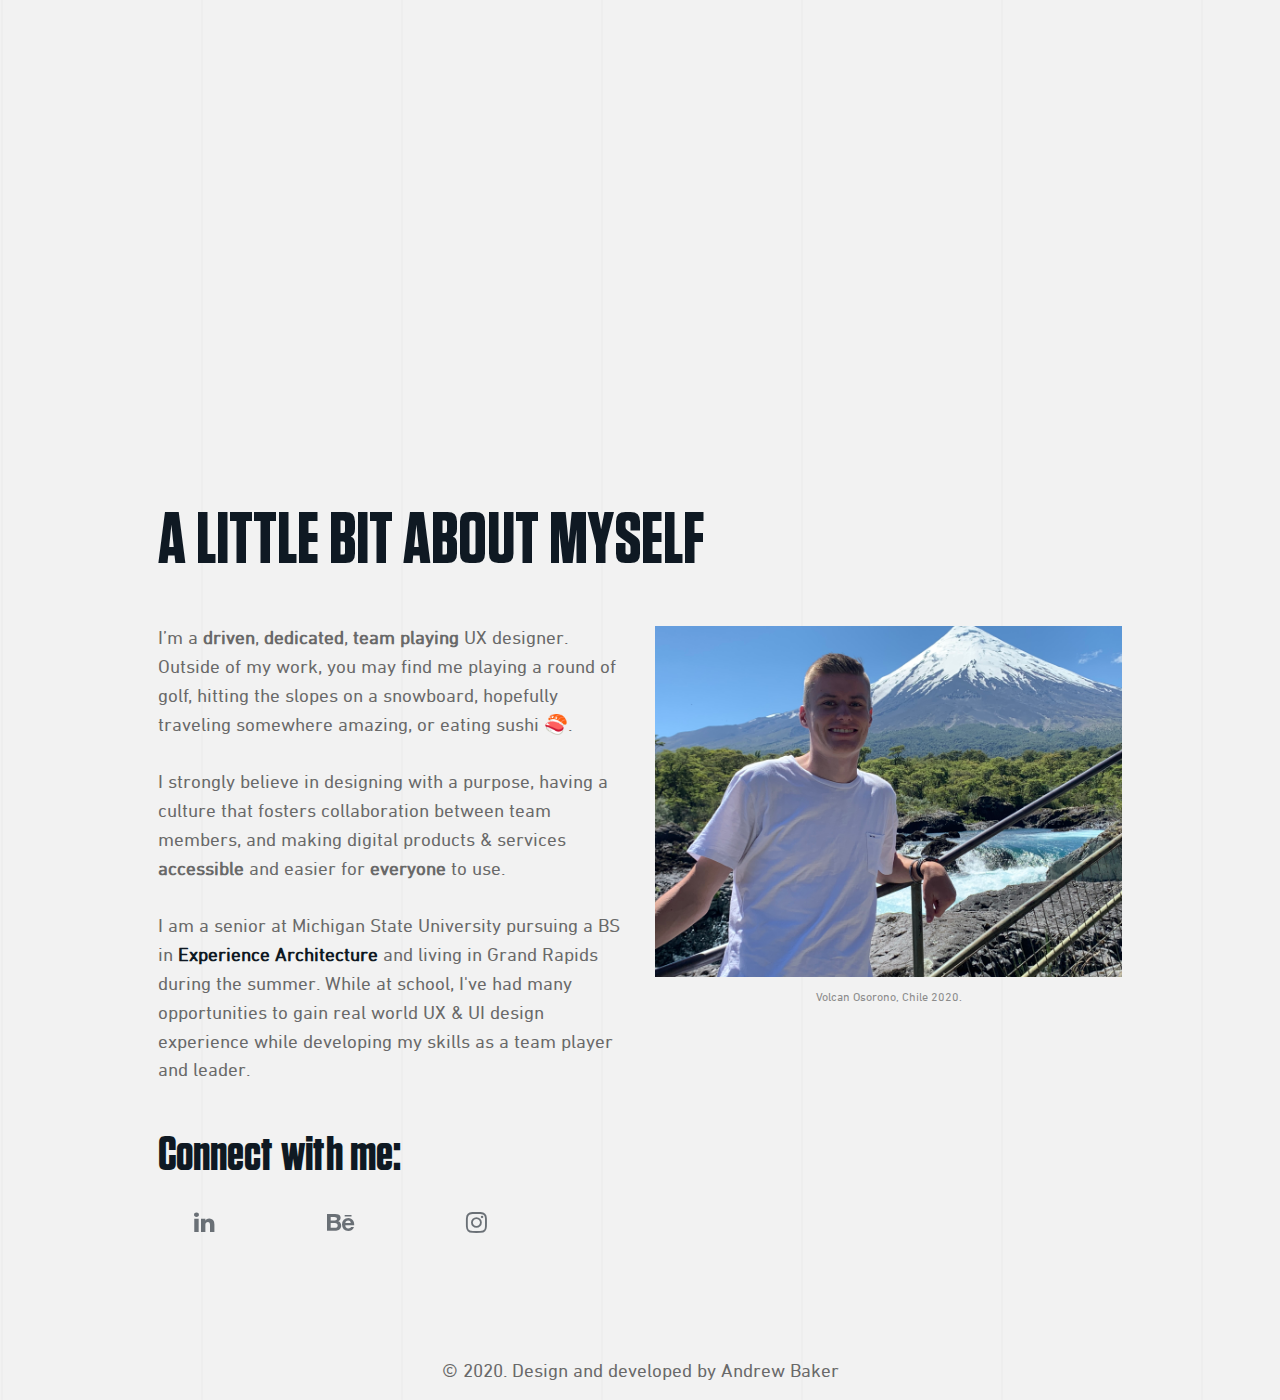
==== commit e7bc7ce4: "Update index.html" ====
--- a/index.html
+++ b/index.html
@@ -6,7 +6,7 @@
   <meta name="viewport" content="width=device-width, initial-scale=1">
   <meta name="author" content="Andrew Baker">
   <title>Andrew Baker - UX Designer</title>
-  <meta name="description" content="View Andrew Baker's UX design work.">
+  <meta name="description" content="Andrew Baker - UX & UI Design">
   <link rel="stylesheet" href="https://cdnjs.cloudflare.com/ajax/libs/font-awesome/4.7.0/css/font-awesome.min.css">
   <link href="https://stackpath.bootstrapcdn.com/bootstrap/4.4.1/css/bootstrap.min.css" rel="stylesheet" integrity="sha384-Vkoo8x4CGsO3+Hhxv8T/Q5PaXtkKtu6ug5TOeNV6gBiFeWPGFN9MuhOf23Q9Ifjh" crossorigin="anonymous">
   <link href="style/hover.css" rel="stylesheet" media="all">
@@ -20,25 +20,29 @@
 
 </head>
 
-<body>
+<body id="main">
+
+  <!-- Navigation-->
+  <div class="nav-container">
+    <div class="wrapper">
+      <div class="header-container">
+        <header>
+          <a href="#" class="logo">Andrew Baker</a>
+          <nav>
+            <ul>
+              <li><a href="#home">Home</a></li>
+              <li><a href="#work">Work</a></li>
+              <li><a href="#about">About</a></li>
+              <li><a href="mailto:bakera33@msu.edu" aria-label="Open email window" class="email hvr-icon-rotate"><i class="fa fa-envelope hvr-icon" aria-hidden="true"></i></a></li>
+            </ul>
+          </nav>
+        </header>
+      </div>
+    </div>
+  </div>
+  <!--End Navigation-->
 
   <div class="wrapper">
-
-    <!-- Navigation-->
-    <div class="container">
-      <header>
-        <a href="#" class="logo">Andrew Baker</a>
-        <nav>
-          <ul>
-            <li><a href="#home">Home</a></li>
-            <li><a href="#work">Work</a></li>
-            <li><a href="#about">About</a></li>
-            <li><a href="mailto:bakera33@msu.edu" aria-label="Open email window" class="email hvr-icon-rotate"><i class="fa fa-envelope hvr-icon" aria-hidden="true"></i></a></li>
-          </ul>
-        </nav>
-      </header>
-    </div>
-    <!--End Navigation-->
 
     <main>
 
@@ -47,15 +51,13 @@
         <div class="hero-content">
           <h1 class="h1hero">Andrew Baker</h1>
           <h3 class="intro">UX Designer based in Grand Rapids, MI</h3>
-          <p id="intro">I play around with pixels 'til people have no problem understanding them. Using a human-centered design approach - I strive to provide users with the best experience possible. Currently a UX Design Intern at Aepistle.</p>
+          <p id="intro">I play around with pixels 'til people have no problem understanding them. Using a human-centered design approach and designing with intentionality - I aim to provide users with the best experience possible. Currently a UX
+            Design Intern at Aepistle.</p>
           <div class="buttons">
-            <a href="#work"><button aria-label="click to view work" class="cta hvr-grow"><i class="fa fa-briefcase briefcase"></i>View my work</button></a>
-            <a href="img/ABaker-Resume.pdf" target="_blank"><button aria-label="click to view resume" class="cta2 hvr-grow"><i class="fa fa-file-text-o i-button"></i>My Resume</button></a>
+            <a href="#work" aria-label="click to view work"><button class="cta hvr-shadow"><i class="fa fa-briefcase briefcase"></i>View my work</button></a>
+            <a href="img/ABaker-Resume.pdf" aria-label="click to view resume" target="_blank"><button  class="cta2 hvr-shadow"><i class="fa fa-file-text-o i-button"></i>My Resume</button></a>
           </div>
         </div>
-        <div id="dot"></div>
-        <div></div>
-        <div></div>
       </section>
       <!--End Hero Section-->
 
@@ -67,25 +69,22 @@
         </div>
         <div class="row">
           <div class="col-md">
-            <img src="img/thumbnail-PACA.png" alt="PACA website UI mockup image" class="img-fluid">
-            <div class="smspacer"></div>
-            <p class="meta">UI Design</p>
-            <h3>Phone Addiction Website</h3>
-            <p>Designing a website to educate smartphone users about the dangers of smartphone addiction.</p>
-            <a href="https://www.behance.net/gallery/97978089/Phone-Addiction-Center-of-America-Website-Design" target="_blank">
-              <button type="button" name="button" class="button1 hvr-grow">View project</button>
-            </a>
+              <a href="https://www.behance.net/gallery/97978089/Phone-Addiction-Center-of-America-Website-Design" rel="noopener" target="_blank" class="hvr-grow">
+                <img src="img/thumbnail-PACA.png" alt="PACA website UI mockup image" class="img-fluid">
+              </a>
+              <div class="smspacer"></div>
+              <p class="meta">UI Design - Behance</p>
+              <h3>Phone Addiction Website</h3>
+              <p>Designing a website to educate smartphone users about the dangers of smartphone addiction.</p>
             <div class="smspacer"></div>
           </div>
           <div class="col-md-1"></div>
           <div class="col-md">
-            <a href="/cubecasestudy.html"><img src="img/thumbnail-Cube.png" alt="The cube website mockup on computer screen" class="img-fluid"></a>
-            <div class="smspacer"></div>
-            <p class="meta">Case Study</p>
-            <h3>The Cube</h3>
-            <p>Led a team in a redesign and rebrand of The Cube website.</p>
-            <a href="/cubecasestudy.html">
-              <button type="button" name="button" class="button1 hvr-grow">View project</button></a>
+              <a href="/cubecasestudy.html" class="hvr-grow"><img src="img/thumbnail-Cube.png" alt="The cube website mockup on computer screen" class="img-fluid"></a>
+              <div class="smspacer"></div>
+              <p class="meta">Case Study</p>
+              <h3>The Cube</h3>
+              <p>Led a team in a redesign and rebrand of The Cube website.</p>
             <div class="smspacer"></div>
             <div class="smspacer"></div>
           </div>
@@ -107,7 +106,7 @@
               <br><br> I strongly believe in designing with a purpose, having a culture that fosters collaboration between team members, and making digital products & services <strong>accessible</strong> and easier for <strong>everyone</strong> to
               use.
               <br><br>
-              I am a senior at Michigan State University pursuing a BS in <strong><a href="https://xa.cal.msu.edu/" target="_blank"><span id="XA-link">Experience Architecture</span></a></strong> and living in Grand Rapids during the summer. While at
+              I am a senior at Michigan State University pursuing a BS in <strong><a href="https://xa.cal.msu.edu/" rel="noopener" target="_blank"><span id="XA-link">Experience Architecture</span></a></strong> and living in Grand Rapids during the summer. While at
               school, I've had many opportunities to gain real world UX & UI design experience while developing my skills as a team player and leader.
               <br><br>
             </p>
@@ -118,9 +117,9 @@
 
               <div class="iconbar">
                 <ul>
-                  <a href="https://www.linkedin.com/in/andrewbaker33/" aria-label="Go to linkedin" class="hvr-icon-rotate" target="_blank"><i aria-hidden="true" class="fa fa-linkedin icon hvr-icon"></i></a>
-                  <a href="https://www.behance.net/andrewbaker1" aria-label="Go to behance" class="hvr-icon-rotate" target="_blank"><i aria-hidden="true" class="fa fa-behance icon hvr-icon"></i></a>
-                  <a href="https://www.instagram.com/andr3wbak3r/" aria-label="Go to instagram" class="hvr-icon-rotate" target="_blank"><i aria-hidden="true" class="fa fa-instagram icon hvr-icon"></i></a>
+                  <li class="social-icons"><a href="https://www.linkedin.com/in/andrewbaker33/" rel="noopener" aria-label="Go to linkedin" class="hvr-icon-rotate" target="_blank"><i aria-hidden="true" class="fa fa-linkedin icon hvr-icon"></i></a></li>
+                  <li class="social-icons"><a href="https://www.behance.net/andrewbaker1" rel="noopener" aria-label="Go to behance" class="hvr-icon-rotate" target="_blank"><i aria-hidden="true" class="fa fa-behance icon hvr-icon"></i></a></li>
+                  <li class="social-icons"><a href="https://www.instagram.com/andr3wbak3r/" rel="noopener" aria-label="Go to instagram" class="hvr-icon-rotate" target="_blank"><i aria-hidden="true" class="fa fa-instagram icon hvr-icon"></i></a></li>
                 </ul>
               </div>
             </div>
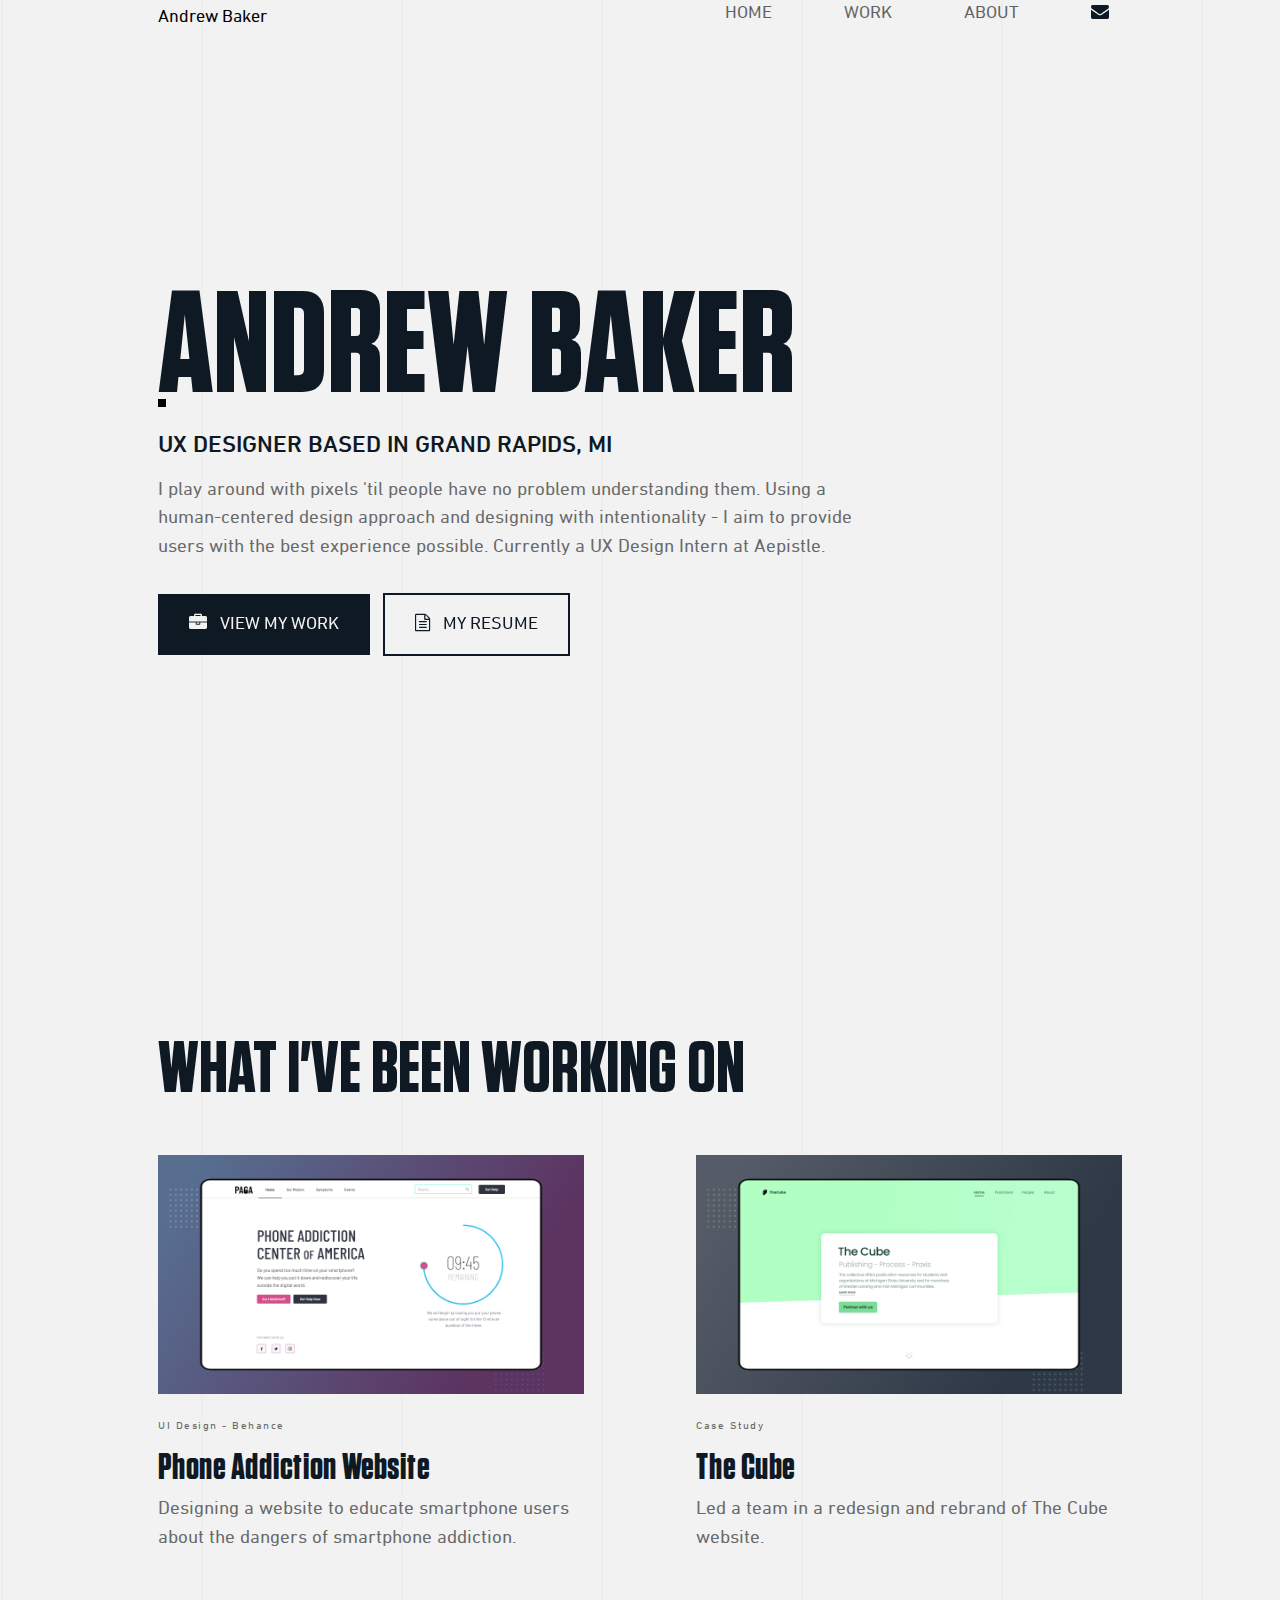
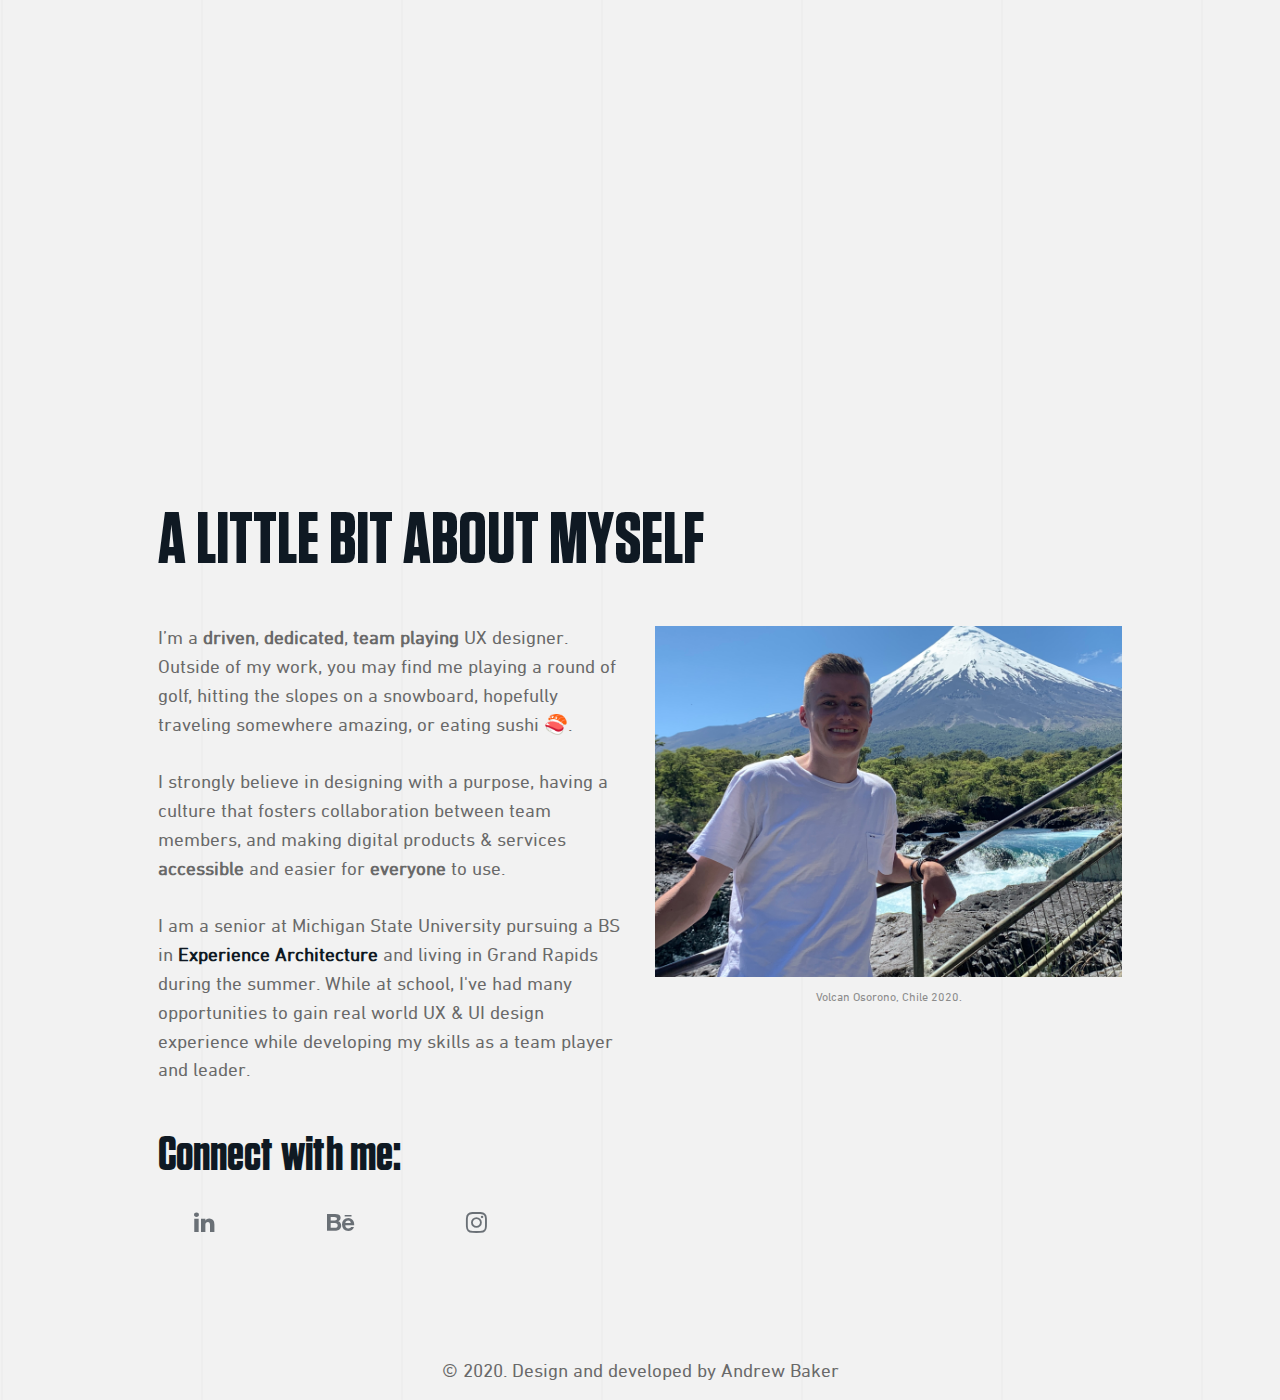
==== commit 7a54a589: "Merge branch 'master' of https://github.com/bakera33/bakera33.github.io" ====
--- a/index.html
+++ b/index.html
@@ -58,6 +58,9 @@
             <a href="img/ABaker-Resume.pdf" aria-label="click to view resume" target="_blank"><button  class="cta2 hvr-shadow"><i class="fa fa-file-text-o i-button"></i>My Resume</button></a>
           </div>
         </div>
+        <div id="dot"></div>
+        <div></div>
+        <div></div>
       </section>
       <!--End Hero Section-->
 
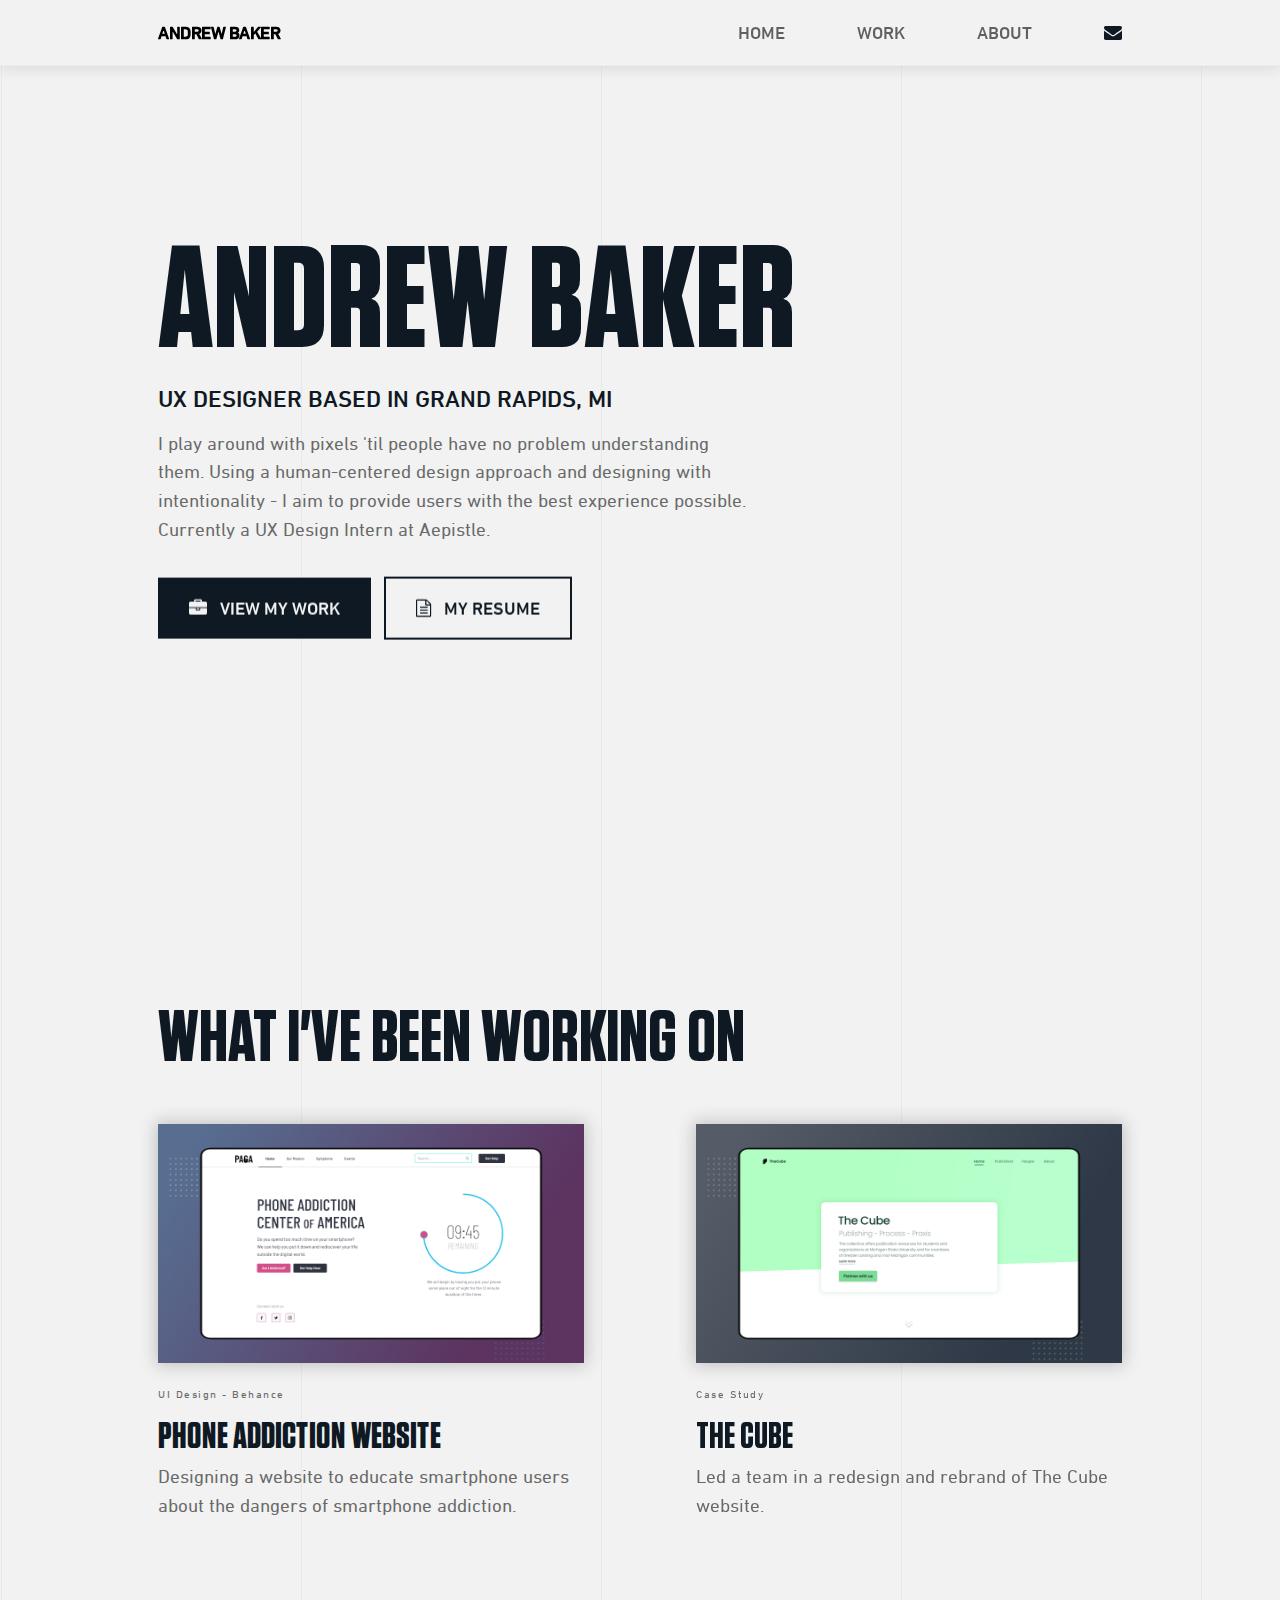
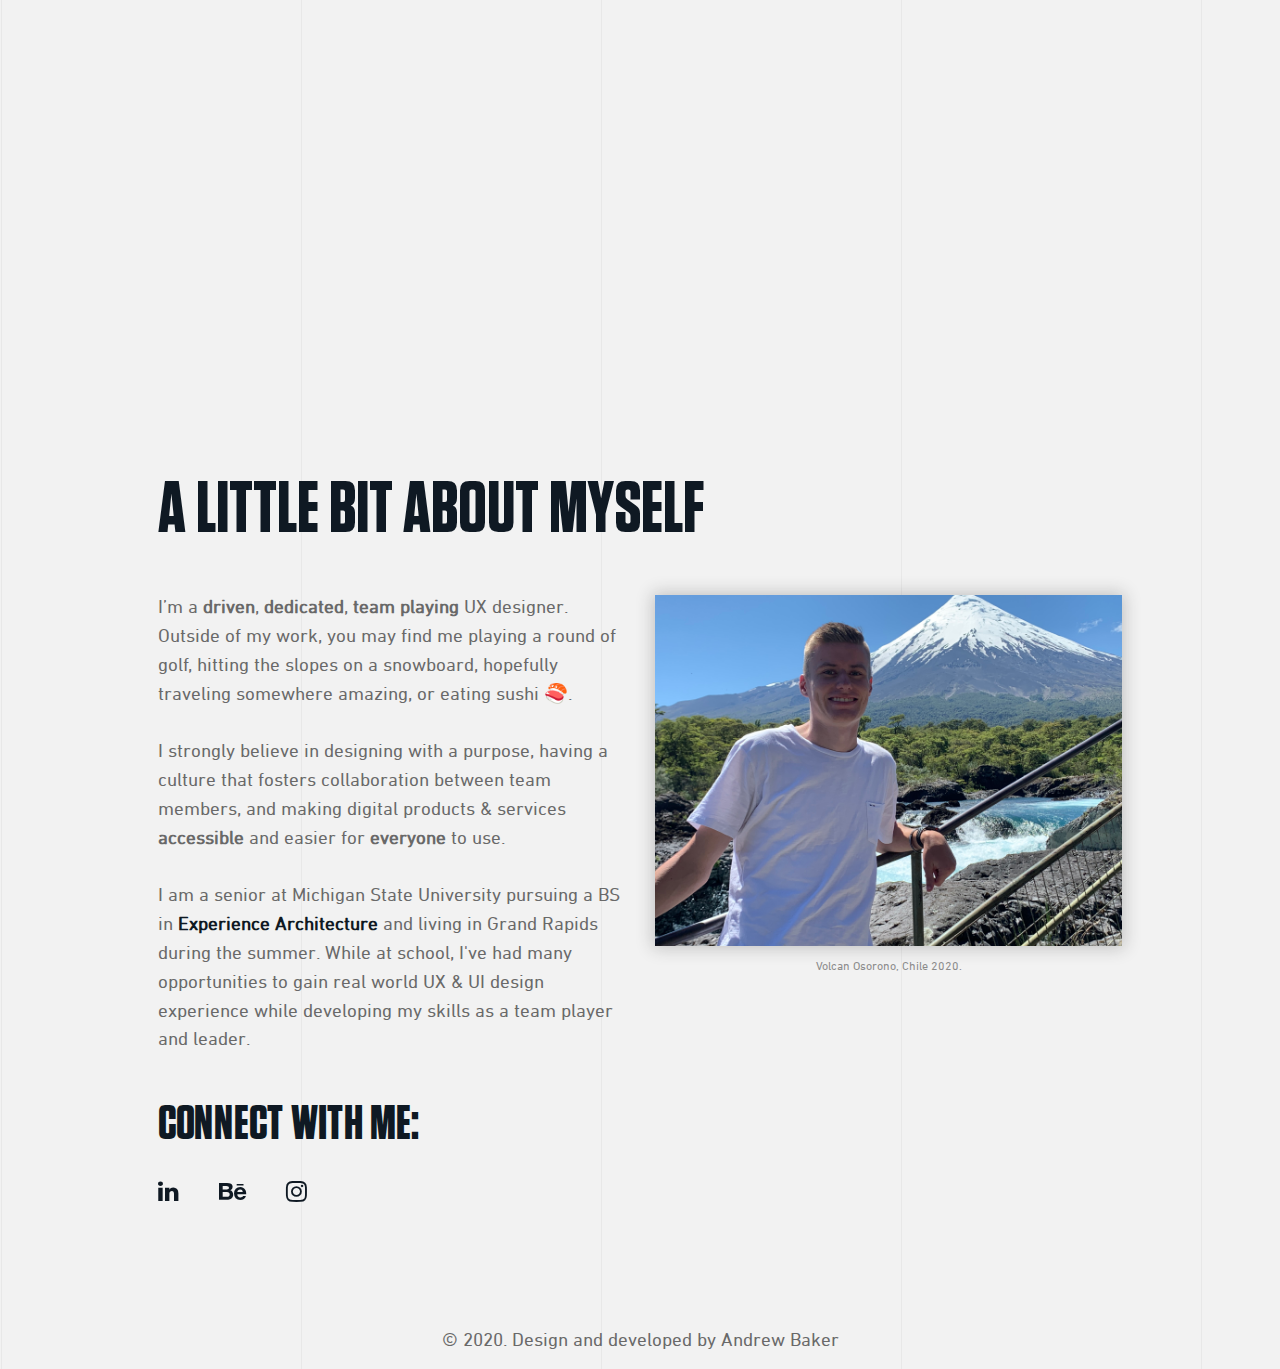
==== commit b08af810: "Merge branch 'master' of https://github.com/bakera33/bakera33.github.io" ====
--- a/index.html
+++ b/index.html
@@ -54,7 +54,7 @@
           <p id="intro">I play around with pixels 'til people have no problem understanding them. Using a human-centered design approach and designing with intentionality - I aim to provide users with the best experience possible. Currently a UX
             Design Intern at Aepistle.</p>
           <div class="buttons">
-            <a href="#work" aria-label="click to view work"><button class="cta hvr-shadow"><i class="fa fa-briefcase briefcase"></i>View my work</button></a>
+            <a href="#work" aria-label="click to view work" ><button class="cta hvr-shadow"><i class="fa fa-briefcase briefcase"></i>View my work</button></a>
             <a href="img/ABaker-Resume.pdf" aria-label="click to view resume" target="_blank"><button  class="cta2 hvr-shadow"><i class="fa fa-file-text-o i-button"></i>My Resume</button></a>
           </div>
         </div>
--- a/style/main.min.css
+++ b/style/main.min.css
@@ -1 +1 @@
-@font-face{font-family:'DIN Next Medium';src:url("/fonts/DIN Next LT W04 Medium0.ttf")}@font-face{font-family:'DIN Next Regular';src:url("/fonts/DIN Next W01 Regular0.ttf")}@font-face{font-family:'Tungsten';src:url("/fonts/Tungsten-Bold.ttf")}*{box-sizing:border-box;margin:0;padding:0;color:dimgray}body,html{font-family:'DIN Next Regular';font-size:12px;font-weight:400;position:relative;background-color:#f2f2f2;background:linear-gradient(90deg, #eee 1%, transparent 1%) 1px 0,#f2f2f2;background-size:200px 1px;z-index:-100}#dot{content:"";background-color:black;position:absolute;display:block;width:.7rem;height:.7rem}::selection{color:#fff;background-color:#0F1923}a{text-decoration:none !important;color:#000 !important}h1,h2{font-family:'Tungsten';color:#0F1923;text-transform:uppercase}h2{font-size:6rem;padding-bottom:3rem;padding-top:2rem}h3{font-size:3rem;font-family:'Tungsten';color:#0F1923}p{color:dimgray;font-size:1.6rem;font-family:'DIN Next Regular';line-height:1.5}@media (min-width: 1440px){h1{font-size:15.6rem}}span{color:dimgray;font-weight:700;opacity:1 !important}i{color:#0F1923;padding-right:0.7em}.briefcase{color:#f2f2f2}.meta{font-size:.9rem;letter-spacing:1.5px}ul{list-style-type:none;margin:0;padding:0}li{font-size:1.6rem}.wrapper{padding:0 1.5em;max-width:1000px;margin:0 auto;position:relative}@media (min-width: 160em){.container,.wrapper{max-width:1500px !important}.hero-content{max-width:1200px !important}}section{height:100vh;display:block}.container{top:0;position:fixed;max-width:1000px;margin:0 auto;position:fixed;padding:1.5em 0;background-color:#f2f2f2;z-index:20;padding-right:1.5em}header{display:flex;justify-content:space-between}.logo{font-size:1.5rem;letter-spacing:.2;margin:0;padding-top:4px}ul{display:flex}ul li a{padding:0 2em;opacity:0.6;text-transform:uppercase;font-size:1.5rem}ul .email{opacity:1;padding-right:0}ul .active{opacity:1;color:#0F1923 !important}.last{padding-right:0 !important}@media only screen and (max-width: 768px){ul li a{padding:0 1em}}@media only screen and (max-width: 500px){ul li a{padding:0 1rem;font-size:1.2rem}.logo{font-size:1.2rem}}.hero-content{max-width:auto;position:relative;top:49%;transform:translateY(-50%)}.intro{font-size:2rem;font-family:'DIN Next Medium';color:#0F1923;text-transform:uppercase;margin:1.5rem 0}#intro{padding-bottom:1.5rem;max-width:700px}.h1hero{font-size:12rem;padding:0;line-height:.86}button{margin-top:0;font-size:1.5rem;padding:16px 30px;border:1px solid #0F1923;cursor:pointer;text-transform:uppercase}button::before{content:"";background:rgba(255,255,255,0.16);transform:scaleX(0);transform-origin:center right;transition:transform cubic-bezier(0.19, 1, 0.22, 1) 0.4s}@media only screen and (max-width: 768px){button{padding:18px 64px;margin-bottom:9px}.h1hero{font-size:5.5rem}h2{font-size:3rem}}@media (min-width: 1440px){.h1hero{font-size:15rem}}@media (min-width: 1024px){.h1hero{font-size:12rem}}.cta{background-color:#0F1923;color:#f2f2f2;margin-right:10px}.cta2{border:2px solid #0F1923;background-color:#f2f2f2;color:#0F1923}.section-intro{position:relative;top:15%}#work{height:100%;padding-top:8vh}.button1{background-color:transparent;padding:11px 18px;color:#0F1923;border:1px solid #0F1923}#about{height:auto}#about-intro{padding-top:7vh}.smspacer{padding-top:2em}#XA-link{color:#0F1923}.profileimg{width:100%;height:auto}figcaption{text-align:center;padding:1em 0;opacity:0.75}footer{padding-top:4em;text-align:center}.icon{font-size:2rem;padding-right:40px}#social{font-family:'Tungsten';font-size:4rem;margin-bottom:2rem}@media only screen and (min-height: 768px){.section-intro{position:relative;top:0}#work{height:100vh}#about{height:100vh;margin-top:20vh}}@media only screen and (max-width: 375px){.hero-content{padding-top:7vh}#about{height:100%}#work{height:auto}}@media only screen and (max-width: 320px){.hero-content{padding-top:10vh}h1{font-size:1.5em}}.work{max-width:80%;padding-top:20vh;padding-bottom:2em;margin:auto}@media only screen and (max-width: 768px){.work{max-width:100%}}.content-paragraph{line-height:1.7;opacity:0.9 !important}.work-heading{padding-bottom:1rem;font-size:4rem}.work ul{list-style-type:circle;display:block}hr{width:100%;background-color:#b4b4b4;height:1.5px;border:none;margin:40px 0}.work li{margin-bottom:0.625rem;margin-left:2.5rem;line-height:1.5}.xd-link{color:blue !important}.work img{width:100%;padding-bottom:1.2rem}.hifi{-webkit-box-shadow:0 5px 20px 5px rgba(0,0,0,0.16);box-shadow:0 5px 20px 5px rgba(0,0,0,0.16);overflow:hidden}.b2t{margin-top:50px;text-align:center}.project1{background-image:none}
+@font-face{font-family:'DIN Next Medium';src:url("/fonts/DIN Next LT W04 Medium0.ttf")}@font-face{font-family:'DIN Next Regular';src:url("/fonts/DIN Next W01 Regular0.ttf")}@font-face{font-family:'Tungsten';src:url("/fonts/Tungsten-Bold.ttf")}*{box-sizing:border-box;margin:0;padding:0;color:dimgray}body,html{font-family:'DIN Next Regular';font-size:12px;font-weight:400;position:relative}body{background-color:#f2f2f2;background:linear-gradient(90deg, #e8e8e8 .5%, transparent .1%) 1px 0,#f2f2f2;background-size:300px 1px;z-index:-100}::selection{color:#fff;background-color:#0F1923}a{text-decoration:none !important;color:#000 !important}h1,h2{font-family:'Tungsten';color:#0F1923;text-transform:uppercase}h2{font-size:6rem;padding-bottom:3rem;padding-top:2rem}h3{font-size:3rem;font-family:'Tungsten';color:#0F1923;text-transform:uppercase}p{color:dimgray;font-size:1.6rem;font-family:'DIN Next Regular';line-height:1.5}@media (min-width: 1440px){h1{font-size:15.6rem}}span{color:dimgray;font-weight:700;opacity:1 !important}i{color:#0F1923;padding-right:0.7em}.briefcase{color:#f2f2f2}.meta{font-size:.9rem;letter-spacing:1.5px}ul{list-style-type:none;margin:0;padding:0}li{font-size:1.6rem}.wrapper{padding:0 1.5em;max-width:1000px;margin:0 auto;position:relative}@media (min-width: 160em){.container,.wrapper{max-width:1500px !important}.hero-content{max-width:1200px !important}}section{height:100vh;display:block}.nav-container{top:0;position:fixed;width:100vw;margin:0 auto;position:fixed;padding:1.5em 0;background-color:#f2f2f2;border-bottom:1px solid #eee;z-index:20;-webkit-box-shadow:0px 2px 14px 0px rgba(0,0,0,0.11);-moz-box-shadow:0px 2px 14px 0px rgba(0,0,0,0.11);box-shadow:0px 2px 14px 0px rgba(0,0,0,0.11)}header{display:flex;justify-content:flex-end;font-family:'DIN Next Medium'}.logo{font-size:1.5rem;letter-spacing:-.5px;margin-right:auto;align-self:center;text-transform:uppercase;font-weight:bold}ul{display:flex}ul li a{padding:0 2em;opacity:0.6;text-transform:uppercase;font-size:1.5rem}ul .email{opacity:1;padding-right:0 !important}ul .fa-envelope{padding-right:0}ul .active{opacity:1;color:#0F1923 !important}.last{padding-right:0 !important}@media only screen and (max-width: 768px){ul li a{padding:0 1em}}@media only screen and (max-width: 500px){ul li a{padding:0 1rem;font-size:1.2rem}.logo{font-size:1.2rem}}.hero-content{max-width:auto;position:relative;top:49%;transform:translateY(-50%)}.intro{font-size:2rem;font-family:'DIN Next Medium';color:#0F1923;text-transform:uppercase;margin:1.5rem 0}#intro{padding-bottom:1.5rem;max-width:600px}.h1hero{font-size:12rem;padding:0;line-height:.86}button{margin-top:0;font-size:1.5rem;font-family:'DIN Next Medium';padding:16px 30px;border:1px solid #0F1923;cursor:pointer;text-transform:uppercase}button::before{content:"";background:rgba(255,255,255,0.16);transform:scaleX(0);transform-origin:center right;transition:transform cubic-bezier(0.19, 1, 0.22, 1) 0.4s}@media only screen and (max-width: 768px){button{padding:18px 64px;margin-bottom:9px}.h1hero{font-size:5.5rem}h2{font-size:3rem}}@media (min-width: 1440px){.h1hero{font-size:15rem}}@media (min-width: 1024px){.h1hero{font-size:12rem}}.cta{background-color:#0F1923;color:#f2f2f2;margin-right:10px}.cta2{border:2px solid #0F1923;background-color:#f2f2f2;color:#0F1923}.section-intro{position:relative;top:15%}.card{padding:20px 20px;height:450px}#work{height:100%;padding-top:8vh}.img-fluid::before{cursor:pointer}#about{height:auto}#about-intro{padding-top:7vh}.smspacer{padding-top:2em}#XA-link{color:#0F1923}.profileimg{width:100%;height:auto}figcaption{text-align:center;padding:1em 0;opacity:0.75}footer{padding-top:4em;text-align:center}.icon{font-size:2rem;padding-right:40px}#social{font-family:'Tungsten';font-size:4rem;margin-bottom:2rem}.iconbar ul li a{padding:0 !important;opacity:1}@media (max-width: 768px){.iconbar{margin-bottom:2.5rem}}@media only screen and (min-height: 768px){.section-intro{position:relative;top:0}#work{height:100vh}#about{height:100vh;margin-top:20vh}}@media only screen and (max-width: 375px){.hero-content{padding-top:7vh}#about{height:100%}#work{height:auto}}@media only screen and (max-width: 320px){.hero-content{padding-top:10vh}h1{font-size:1.5em}}.work{max-width:80%;padding-top:20vh;padding-bottom:2em;margin:auto}@media only screen and (max-width: 768px){.work{max-width:100%}}.content-paragraph{line-height:1.7;opacity:0.9 !important}.work-heading{padding-bottom:1rem;font-size:4rem}.work ul{list-style-type:circle;display:block}hr{width:100%;background-color:#b4b4b4;height:1.5px;border:none;margin:40px 0}.work li{margin-bottom:0.625rem;margin-left:2.5rem;line-height:1.5}.xd-link{color:blue !important}.work img{width:100%;margin-bottom:1.2rem}img{-webkit-box-shadow:0px 0px 16px 2px rgba(36,36,36,0.24);-moz-box-shadow:0px 0px 16px 2px rgba(36,36,36,0.24);box-shadow:0px 0px 16px 2px rgba(36,36,36,0.24)}.hifi{-webkit-box-shadow:0 5px 20px 5px rgba(0,0,0,0.16);box-shadow:0 5px 20px 5px rgba(0,0,0,0.16);overflow:hidden}.b2t{margin-top:50px;text-align:center}.project1{background:none;background-color:#f2f2f2}
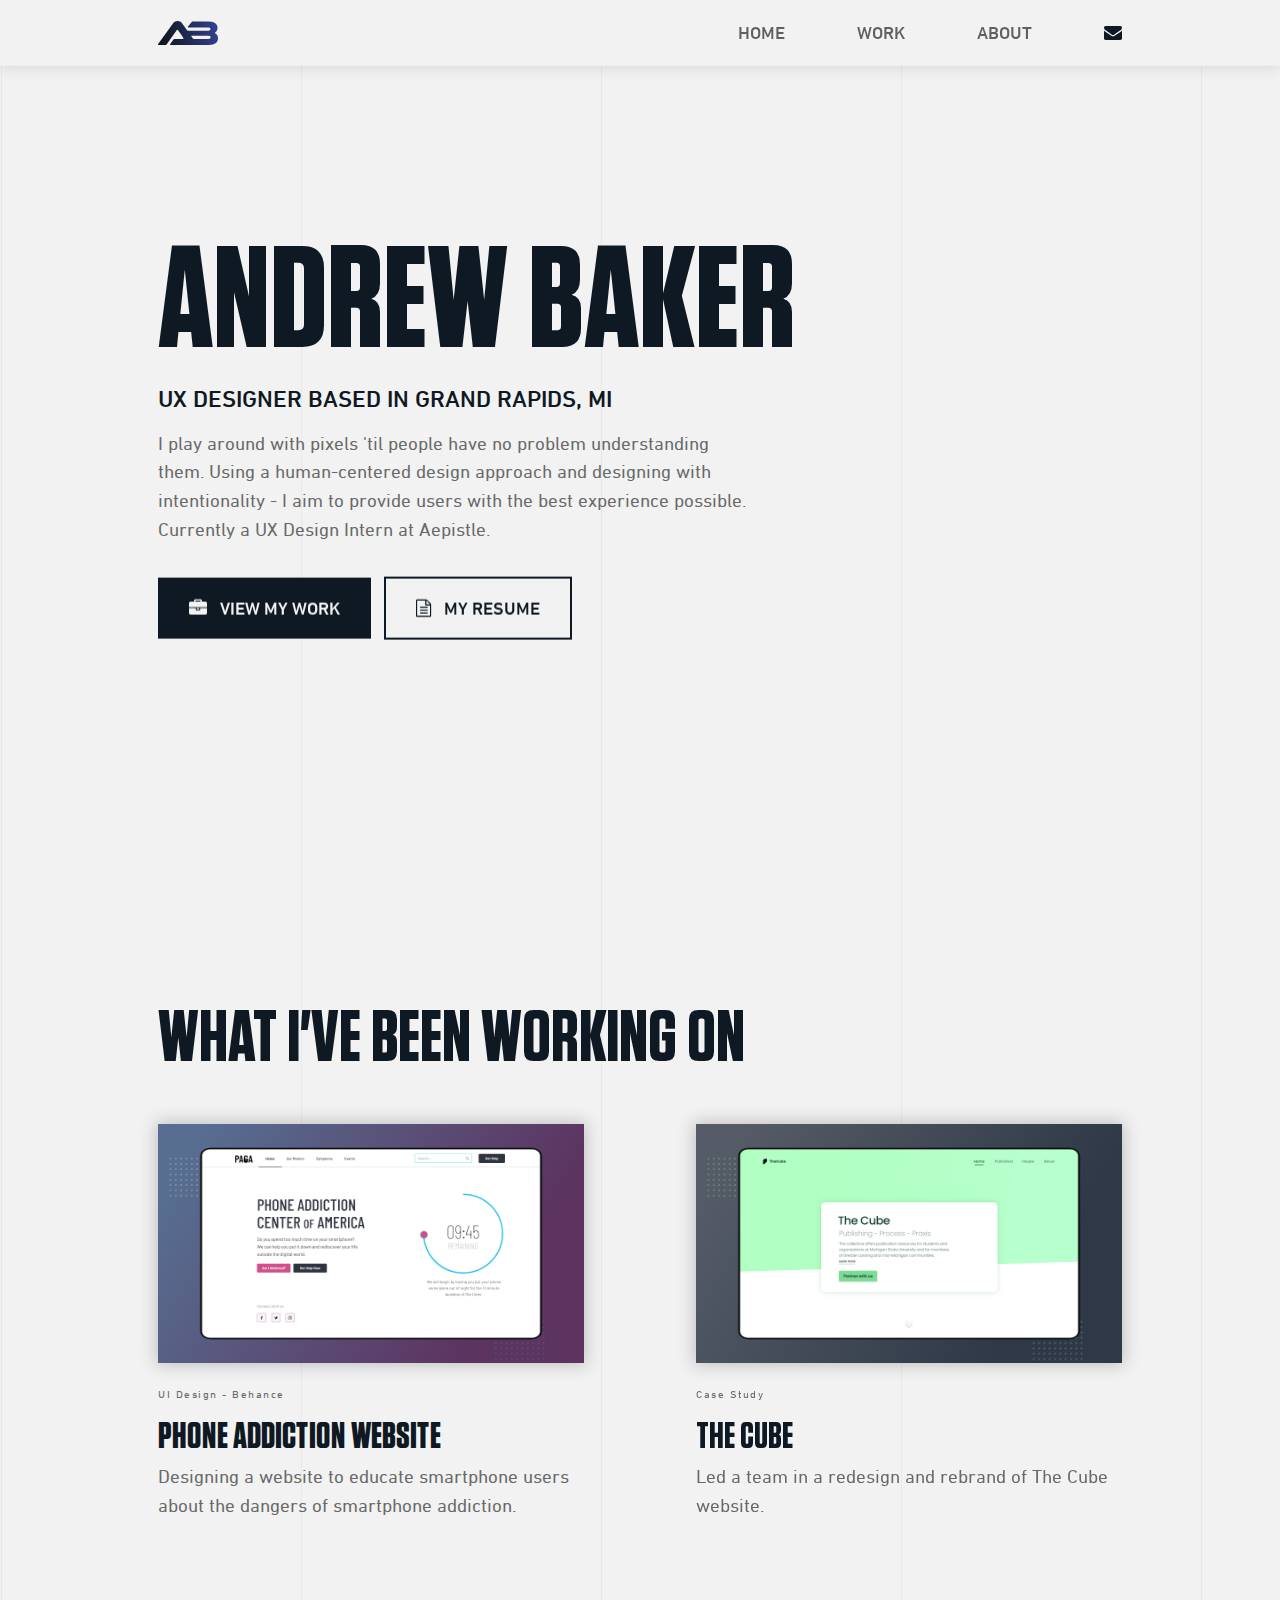
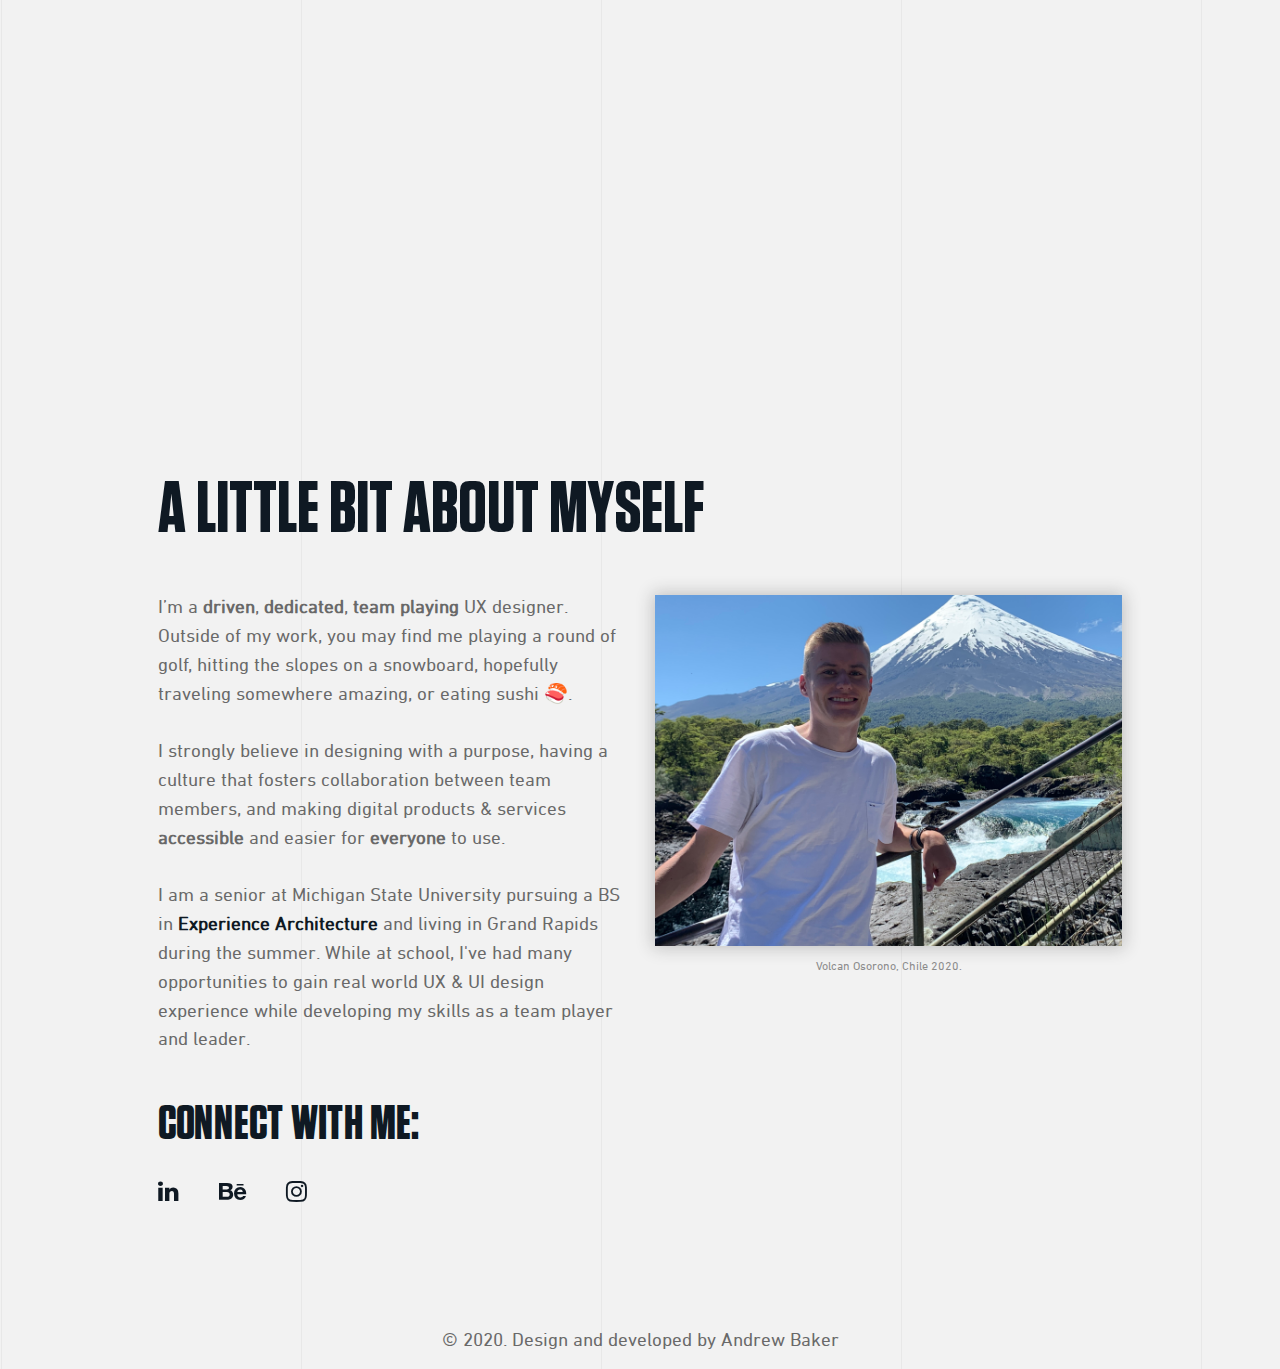
==== commit dd100974: "Updates" ====
--- a/index.html
+++ b/index.html
@@ -14,9 +14,13 @@
   <script src="https://code.jquery.com/jquery-3.4.1.js"></script>
 
   <!-- Favicons -->
-  <link rel="shortcut icon" href="img/favicon.ico">
-  <link rel="apple-touch-icon" href="img/apple-touch-icon.png">
-  <link rel="icon" sizes="192x192" href="img/android-chrome-192x192.png">
+  <link rel="apple-touch-icon" sizes="180x180" href="/img/favicons/apple-touch-icon.png">
+  <link rel="icon" type="image/png" sizes="32x32" href="/img/favicons/img/favicons/favicon-32x32.png">
+  <link rel="icon" type="image/png" sizes="16x16" href="/img/favicons/favicon-16x16.png">
+  <link rel="manifest" href="/img/favicons/site.webmanifest">
+  <link rel="mask-icon" href="/img/favicons/safari-pinned-tab.svg" color="#0f1923">
+  <meta name="msapplication-TileColor" content="#ffffff">
+  <meta name="theme-color" content="#ffffff">
 
 </head>
 
@@ -27,7 +31,10 @@
     <div class="wrapper">
       <div class="header-container">
         <header>
-          <a href="#" class="logo">Andrew Baker</a>
+          <a href="https://andrewbkr.com" class="logo">
+            <img src="/img/ABLogo.svg" class="svg-logo" />
+            </object>
+          </a>
           <nav>
             <ul>
               <li><a href="#home">Home</a></li>
@@ -54,8 +61,8 @@
           <p id="intro">I play around with pixels 'til people have no problem understanding them. Using a human-centered design approach and designing with intentionality - I aim to provide users with the best experience possible. Currently a UX
             Design Intern at Aepistle.</p>
           <div class="buttons">
-            <a href="#work" aria-label="click to view work" ><button class="cta hvr-shadow"><i class="fa fa-briefcase briefcase"></i>View my work</button></a>
-            <a href="img/ABaker-Resume.pdf" aria-label="click to view resume" target="_blank"><button  class="cta2 hvr-shadow"><i class="fa fa-file-text-o i-button"></i>My Resume</button></a>
+            <a href="#work" aria-label="click to view work"><button class="cta hvr-shadow"><i class="fa fa-briefcase briefcase"></i>View my work</button></a>
+            <a href="img/ABaker-Resume.pdf" aria-label="click to view resume" target="_blank"><button class="cta2 hvr-shadow"><i class="fa fa-file-text-o i-button"></i>My Resume</button></a>
           </div>
         </div>
         <div id="dot"></div>
@@ -72,22 +79,22 @@
         </div>
         <div class="row">
           <div class="col-md">
-              <a href="https://www.behance.net/gallery/97978089/Phone-Addiction-Center-of-America-Website-Design" rel="noopener" target="_blank" class="hvr-grow">
-                <img src="img/thumbnail-PACA.png" alt="PACA website UI mockup image" class="img-fluid">
-              </a>
-              <div class="smspacer"></div>
-              <p class="meta">UI Design - Behance</p>
-              <h3>Phone Addiction Website</h3>
-              <p>Designing a website to educate smartphone users about the dangers of smartphone addiction.</p>
+            <a href="https://www.behance.net/gallery/97978089/Phone-Addiction-Center-of-America-Website-Design" rel="noopener" target="_blank" class="hvr-grow">
+              <img src="img/thumbnail-PACA.png" alt="PACA website UI mockup image" class="img-fluid">
+            </a>
+            <div class="smspacer"></div>
+            <p class="meta">UI Design - Behance</p>
+            <h3>Phone Addiction Website</h3>
+            <p>Designing a website to educate smartphone users about the dangers of smartphone addiction.</p>
             <div class="smspacer"></div>
           </div>
           <div class="col-md-1"></div>
           <div class="col-md">
-              <a href="/cubecasestudy.html" class="hvr-grow"><img src="img/thumbnail-Cube.png" alt="The cube website mockup on computer screen" class="img-fluid"></a>
-              <div class="smspacer"></div>
-              <p class="meta">Case Study</p>
-              <h3>The Cube</h3>
-              <p>Led a team in a redesign and rebrand of The Cube website.</p>
+            <a href="/cubecasestudy.html" class="hvr-grow"><img src="img/thumbnail-Cube.png" alt="The cube website mockup on computer screen" class="img-fluid"></a>
+            <div class="smspacer"></div>
+            <p class="meta">Case Study</p>
+            <h3>The Cube</h3>
+            <p>Led a team in a redesign and rebrand of The Cube website.</p>
             <div class="smspacer"></div>
             <div class="smspacer"></div>
           </div>
@@ -109,7 +116,8 @@
               <br><br> I strongly believe in designing with a purpose, having a culture that fosters collaboration between team members, and making digital products & services <strong>accessible</strong> and easier for <strong>everyone</strong> to
               use.
               <br><br>
-              I am a senior at Michigan State University pursuing a BS in <strong><a href="https://xa.cal.msu.edu/" rel="noopener" target="_blank"><span id="XA-link">Experience Architecture</span></a></strong> and living in Grand Rapids during the summer. While at
+              I am a senior at Michigan State University pursuing a BS in <strong><a href="https://xa.cal.msu.edu/" rel="noopener" target="_blank"><span id="XA-link">Experience Architecture</span></a></strong> and living in Grand Rapids during the
+              summer. While at
               school, I've had many opportunities to gain real world UX & UI design experience while developing my skills as a team player and leader.
               <br><br>
             </p>
@@ -120,7 +128,8 @@
 
               <div class="iconbar">
                 <ul>
-                  <li class="social-icons"><a href="https://www.linkedin.com/in/andrewbaker33/" rel="noopener" aria-label="Go to linkedin" class="hvr-icon-rotate" target="_blank"><i aria-hidden="true" class="fa fa-linkedin icon hvr-icon"></i></a></li>
+                  <li class="social-icons"><a href="https://www.linkedin.com/in/andrewbaker33/" rel="noopener" aria-label="Go to linkedin" class="hvr-icon-rotate" target="_blank"><i aria-hidden="true" class="fa fa-linkedin icon hvr-icon"></i></a>
+                  </li>
                   <li class="social-icons"><a href="https://www.behance.net/andrewbaker1" rel="noopener" aria-label="Go to behance" class="hvr-icon-rotate" target="_blank"><i aria-hidden="true" class="fa fa-behance icon hvr-icon"></i></a></li>
                   <li class="social-icons"><a href="https://www.instagram.com/andr3wbak3r/" rel="noopener" aria-label="Go to instagram" class="hvr-icon-rotate" target="_blank"><i aria-hidden="true" class="fa fa-instagram icon hvr-icon"></i></a></li>
                 </ul>
--- a/style/main.min.css
+++ b/style/main.min.css
@@ -1 +1 @@
-@font-face{font-family:'DIN Next Medium';src:url("/fonts/DIN Next LT W04 Medium0.ttf")}@font-face{font-family:'DIN Next Regular';src:url("/fonts/DIN Next W01 Regular0.ttf")}@font-face{font-family:'Tungsten';src:url("/fonts/Tungsten-Bold.ttf")}*{box-sizing:border-box;margin:0;padding:0;color:dimgray}body,html{font-family:'DIN Next Regular';font-size:12px;font-weight:400;position:relative}body{background-color:#f2f2f2;background:linear-gradient(90deg, #e8e8e8 .5%, transparent .1%) 1px 0,#f2f2f2;background-size:300px 1px;z-index:-100}::selection{color:#fff;background-color:#0F1923}a{text-decoration:none !important;color:#000 !important}h1,h2{font-family:'Tungsten';color:#0F1923;text-transform:uppercase}h2{font-size:6rem;padding-bottom:3rem;padding-top:2rem}h3{font-size:3rem;font-family:'Tungsten';color:#0F1923;text-transform:uppercase}p{color:dimgray;font-size:1.6rem;font-family:'DIN Next Regular';line-height:1.5}@media (min-width: 1440px){h1{font-size:15.6rem}}span{color:dimgray;font-weight:700;opacity:1 !important}i{color:#0F1923;padding-right:0.7em}.briefcase{color:#f2f2f2}.meta{font-size:.9rem;letter-spacing:1.5px}ul{list-style-type:none;margin:0;padding:0}li{font-size:1.6rem}.wrapper{padding:0 1.5em;max-width:1000px;margin:0 auto;position:relative}@media (min-width: 160em){.container,.wrapper{max-width:1500px !important}.hero-content{max-width:1200px !important}}section{height:100vh;display:block}.nav-container{top:0;position:fixed;width:100vw;margin:0 auto;position:fixed;padding:1.5em 0;background-color:#f2f2f2;border-bottom:1px solid #eee;z-index:20;-webkit-box-shadow:0px 2px 14px 0px rgba(0,0,0,0.11);-moz-box-shadow:0px 2px 14px 0px rgba(0,0,0,0.11);box-shadow:0px 2px 14px 0px rgba(0,0,0,0.11)}header{display:flex;justify-content:flex-end;font-family:'DIN Next Medium'}.logo{font-size:1.5rem;letter-spacing:-.5px;margin-right:auto;align-self:center;text-transform:uppercase;font-weight:bold}ul{display:flex}ul li a{padding:0 2em;opacity:0.6;text-transform:uppercase;font-size:1.5rem}ul .email{opacity:1;padding-right:0 !important}ul .fa-envelope{padding-right:0}ul .active{opacity:1;color:#0F1923 !important}.last{padding-right:0 !important}@media only screen and (max-width: 768px){ul li a{padding:0 1em}}@media only screen and (max-width: 500px){ul li a{padding:0 1rem;font-size:1.2rem}.logo{font-size:1.2rem}}.hero-content{max-width:auto;position:relative;top:49%;transform:translateY(-50%)}.intro{font-size:2rem;font-family:'DIN Next Medium';color:#0F1923;text-transform:uppercase;margin:1.5rem 0}#intro{padding-bottom:1.5rem;max-width:600px}.h1hero{font-size:12rem;padding:0;line-height:.86}button{margin-top:0;font-size:1.5rem;font-family:'DIN Next Medium';padding:16px 30px;border:1px solid #0F1923;cursor:pointer;text-transform:uppercase}button::before{content:"";background:rgba(255,255,255,0.16);transform:scaleX(0);transform-origin:center right;transition:transform cubic-bezier(0.19, 1, 0.22, 1) 0.4s}@media only screen and (max-width: 768px){button{padding:18px 64px;margin-bottom:9px}.h1hero{font-size:5.5rem}h2{font-size:3rem}}@media (min-width: 1440px){.h1hero{font-size:15rem}}@media (min-width: 1024px){.h1hero{font-size:12rem}}.cta{background-color:#0F1923;color:#f2f2f2;margin-right:10px}.cta2{border:2px solid #0F1923;background-color:#f2f2f2;color:#0F1923}.section-intro{position:relative;top:15%}.card{padding:20px 20px;height:450px}#work{height:100%;padding-top:8vh}.img-fluid::before{cursor:pointer}#about{height:auto}#about-intro{padding-top:7vh}.smspacer{padding-top:2em}#XA-link{color:#0F1923}.profileimg{width:100%;height:auto}figcaption{text-align:center;padding:1em 0;opacity:0.75}footer{padding-top:4em;text-align:center}.icon{font-size:2rem;padding-right:40px}#social{font-family:'Tungsten';font-size:4rem;margin-bottom:2rem}.iconbar ul li a{padding:0 !important;opacity:1}@media (max-width: 768px){.iconbar{margin-bottom:2.5rem}}@media only screen and (min-height: 768px){.section-intro{position:relative;top:0}#work{height:100vh}#about{height:100vh;margin-top:20vh}}@media only screen and (max-width: 375px){.hero-content{padding-top:7vh}#about{height:100%}#work{height:auto}}@media only screen and (max-width: 320px){.hero-content{padding-top:10vh}h1{font-size:1.5em}}.work{max-width:80%;padding-top:20vh;padding-bottom:2em;margin:auto}@media only screen and (max-width: 768px){.work{max-width:100%}}.content-paragraph{line-height:1.7;opacity:0.9 !important}.work-heading{padding-bottom:1rem;font-size:4rem}.work ul{list-style-type:circle;display:block}hr{width:100%;background-color:#b4b4b4;height:1.5px;border:none;margin:40px 0}.work li{margin-bottom:0.625rem;margin-left:2.5rem;line-height:1.5}.xd-link{color:blue !important}.work img{width:100%;margin-bottom:1.2rem}img{-webkit-box-shadow:0px 0px 16px 2px rgba(36,36,36,0.24);-moz-box-shadow:0px 0px 16px 2px rgba(36,36,36,0.24);box-shadow:0px 0px 16px 2px rgba(36,36,36,0.24)}.hifi{-webkit-box-shadow:0 5px 20px 5px rgba(0,0,0,0.16);box-shadow:0 5px 20px 5px rgba(0,0,0,0.16);overflow:hidden}.b2t{margin-top:50px;text-align:center}.project1{background:none;background-color:#f2f2f2}
+@font-face{font-family:'DIN Next Medium';src:url("/fonts/DIN Next LT W04 Medium0.ttf")}@font-face{font-family:'DIN Next Regular';src:url("/fonts/DIN Next W01 Regular0.ttf")}@font-face{font-family:'Tungsten';src:url("/fonts/Tungsten-Bold.ttf")}*{box-sizing:border-box;margin:0;padding:0;color:dimgray}body,html{font-family:'DIN Next Regular';font-size:12px;font-weight:400;position:relative}body{background-color:#f2f2f2;background:linear-gradient(90deg, #e8e8e8 .5%, transparent .1%) 1px 0,#f2f2f2;background-size:300px 1px;z-index:-100}::selection{color:#fff;background-color:#0F1923}a{text-decoration:none !important;color:#000 !important}h1,h2{font-family:'Tungsten';color:#0F1923;text-transform:uppercase}h2{font-size:6rem;padding-bottom:3rem;padding-top:2rem}h3{font-size:3rem;font-family:'Tungsten';color:#0F1923;text-transform:uppercase}p{color:dimgray;font-size:1.6rem;font-family:'DIN Next Regular';line-height:1.5}@media (min-width: 1440px){h1{font-size:15.6rem}}span{color:dimgray;font-weight:700;opacity:1 !important}i{color:#0F1923;padding-right:0.7em}.briefcase{color:#f2f2f2}.meta{font-size:.9rem;letter-spacing:1.5px}ul{list-style-type:none;margin:0;padding:0}li{font-size:1.6rem}.wrapper{padding:0 1.5em;max-width:1000px;margin:0 auto;position:relative}@media (min-width: 160em){.container,.wrapper{max-width:1500px !important}.hero-content{max-width:1200px !important}}section{height:100vh;display:block}.nav-container{top:0;position:fixed;width:100vw;margin:0 auto;position:fixed;padding:1.5em 0;background-color:#f2f2f2;border-bottom:1px solid #eee;z-index:20;-webkit-box-shadow:0px 2px 14px 0px rgba(0,0,0,0.11);-moz-box-shadow:0px 2px 14px 0px rgba(0,0,0,0.11);box-shadow:0px 2px 14px 0px rgba(0,0,0,0.11)}header{display:flex;justify-content:flex-end;font-family:'DIN Next Medium'}.logo{margin-right:auto;width:60px;padding-top:3px}.svg-logo{box-shadow:none;transition:all ease-in-out 0.5s}.svg-logo:hover{transform:scale(1.1)}ul{display:flex}ul li a{padding:0 2em;opacity:0.6;text-transform:uppercase;font-size:1.5rem}ul .email{opacity:1;padding-right:0 !important}ul .fa-envelope{padding-right:0}ul .active{opacity:1;color:#0F1923 !important}.last{padding-right:0 !important}@media only screen and (max-width: 768px){ul li a{padding:0 1em}}@media only screen and (max-width: 500px){ul li a{padding:0 1rem;font-size:1.2rem}.logo{font-size:1.2rem}}.hero-content{max-width:auto;position:relative;top:49%;transform:translateY(-50%)}.intro{font-size:2rem;font-family:'DIN Next Medium';color:#0F1923;text-transform:uppercase;margin:1.5rem 0}#intro{padding-bottom:1.5rem;max-width:600px}.h1hero{font-size:12rem;padding:0;line-height:.86}button{margin-top:0;font-size:1.5rem;font-family:'DIN Next Medium';padding:16px 30px;border:1px solid #0F1923;cursor:pointer;text-transform:uppercase}button::before{content:"";background:rgba(255,255,255,0.16);transform:scaleX(0);transform-origin:center right;transition:transform cubic-bezier(0.19, 1, 0.22, 1) 0.4s}@media only screen and (max-width: 768px){button{padding:18px 64px;margin-bottom:9px}.h1hero{font-size:5.5rem}h2{font-size:3rem}}@media (min-width: 1440px){.h1hero{font-size:15rem}}@media (min-width: 1024px){.h1hero{font-size:12rem}}.cta{background-color:#0F1923;color:#f2f2f2;margin-right:10px}.cta2{border:2px solid #0F1923;background-color:#f2f2f2;color:#0F1923}.section-intro{position:relative;top:15%}.card{padding:20px 20px;height:450px}#work{height:100%;padding-top:8vh}.img-fluid::before{cursor:pointer}#about{height:auto}#about-intro{padding-top:7vh}.smspacer{padding-top:2em}#XA-link{color:#0F1923}.profileimg{width:100%;height:auto}figcaption{text-align:center;padding:1em 0;opacity:0.75}footer{padding-top:4em;text-align:center}.icon{font-size:2rem;padding-right:40px}#social{font-family:'Tungsten';font-size:4rem;margin-bottom:2rem}.iconbar ul li a{padding:0 !important;opacity:1}@media (max-width: 768px){.iconbar{margin-bottom:2.5rem}}@media only screen and (min-height: 768px){.section-intro{position:relative;top:0}#work{height:100vh}#about{height:100vh;margin-top:20vh}}@media only screen and (max-width: 375px){.hero-content{padding-top:7vh}#about{height:100%}#work{height:auto}}@media only screen and (max-width: 320px){.hero-content{padding-top:10vh}h1{font-size:1.5em}}.work{max-width:80%;padding-top:20vh;padding-bottom:2em;margin:auto}@media only screen and (max-width: 768px){.work{max-width:100%}}.content-paragraph{line-height:1.7;opacity:0.9 !important}.work-heading{padding-bottom:1rem;font-size:4rem}.work ul{list-style-type:circle;display:block}hr{width:100%;background-color:#b4b4b4;height:1.5px;border:none;margin:40px 0}.work li{margin-bottom:0.625rem;margin-left:2.5rem;line-height:1.5}.xd-link{color:blue !important}.work img{width:100%;margin-bottom:1.2rem}img{-webkit-box-shadow:0px 0px 16px 2px rgba(36,36,36,0.24);-moz-box-shadow:0px 0px 16px 2px rgba(36,36,36,0.24);box-shadow:0px 0px 16px 2px rgba(36,36,36,0.24)}.hifi{-webkit-box-shadow:0 5px 20px 5px rgba(0,0,0,0.16);box-shadow:0 5px 20px 5px rgba(0,0,0,0.16);overflow:hidden}.b2t{margin-top:50px;text-align:center}.project1{background:none;background-color:#f2f2f2}
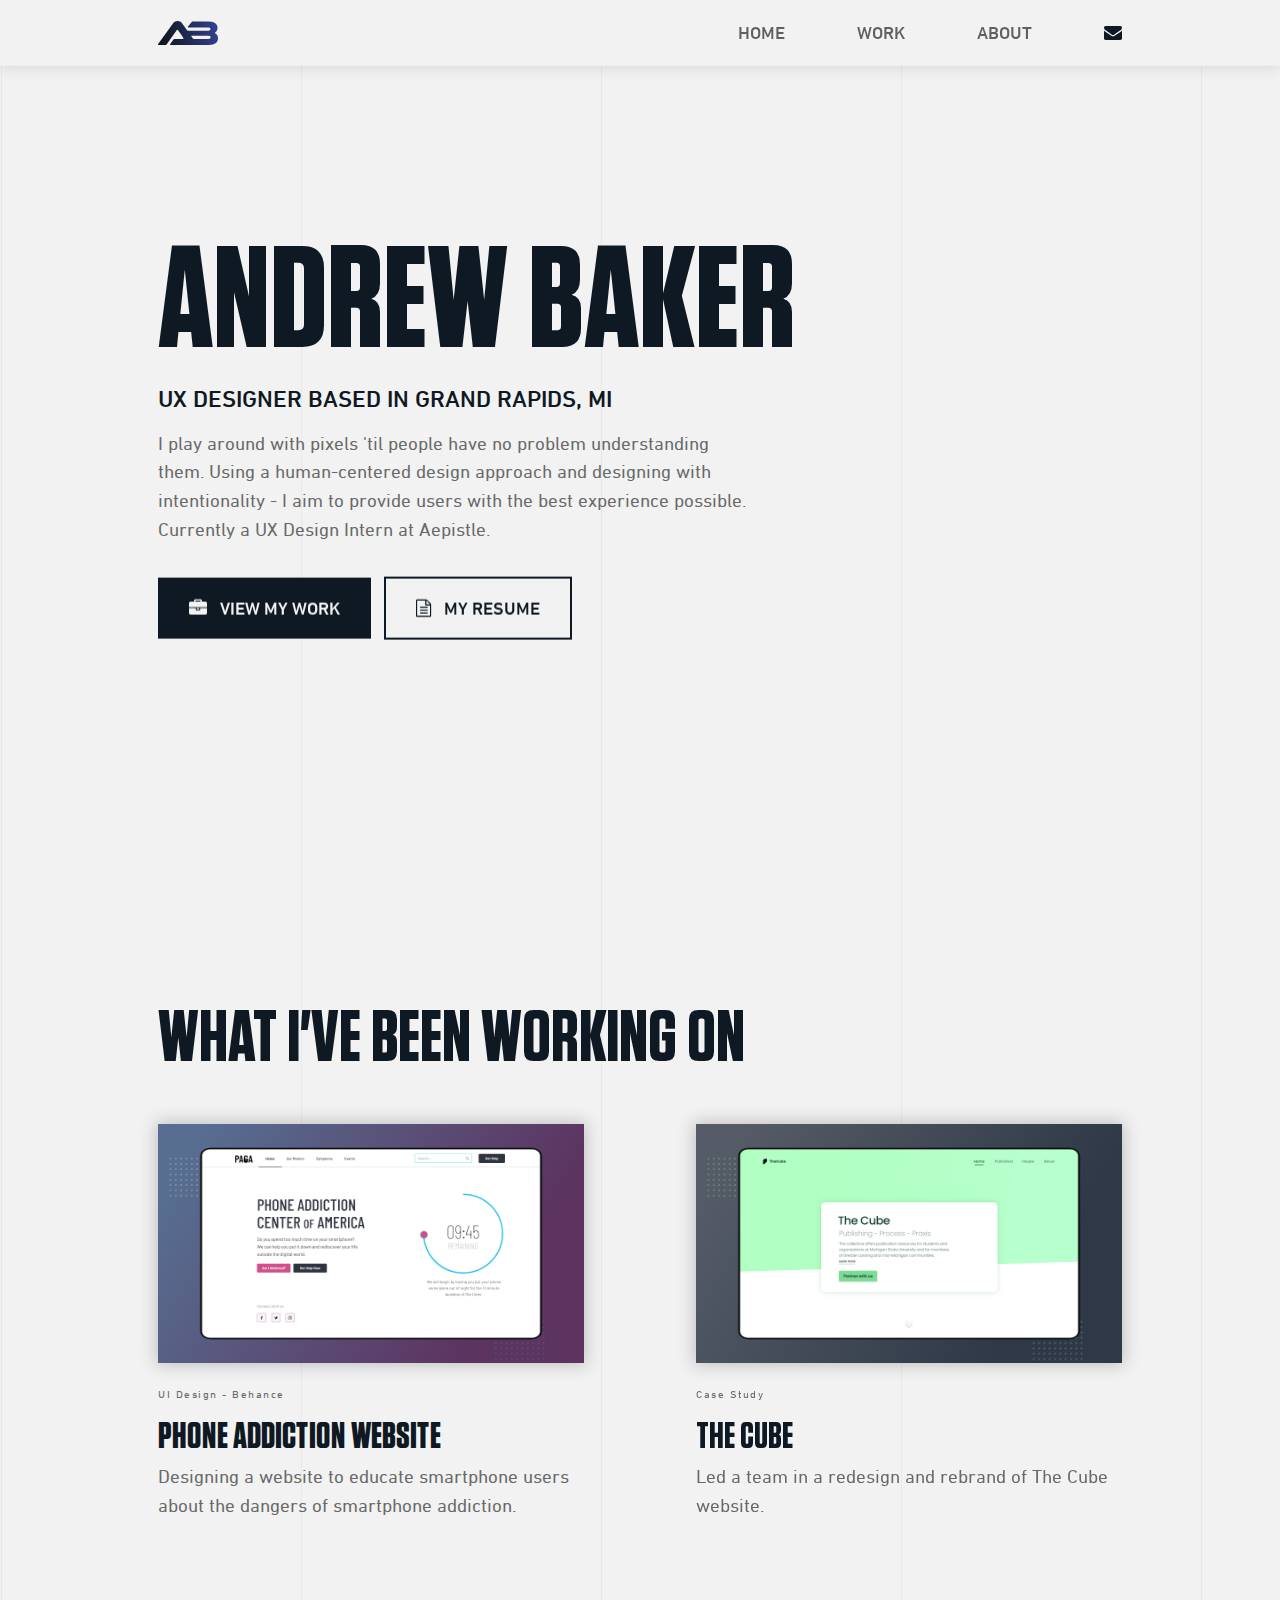
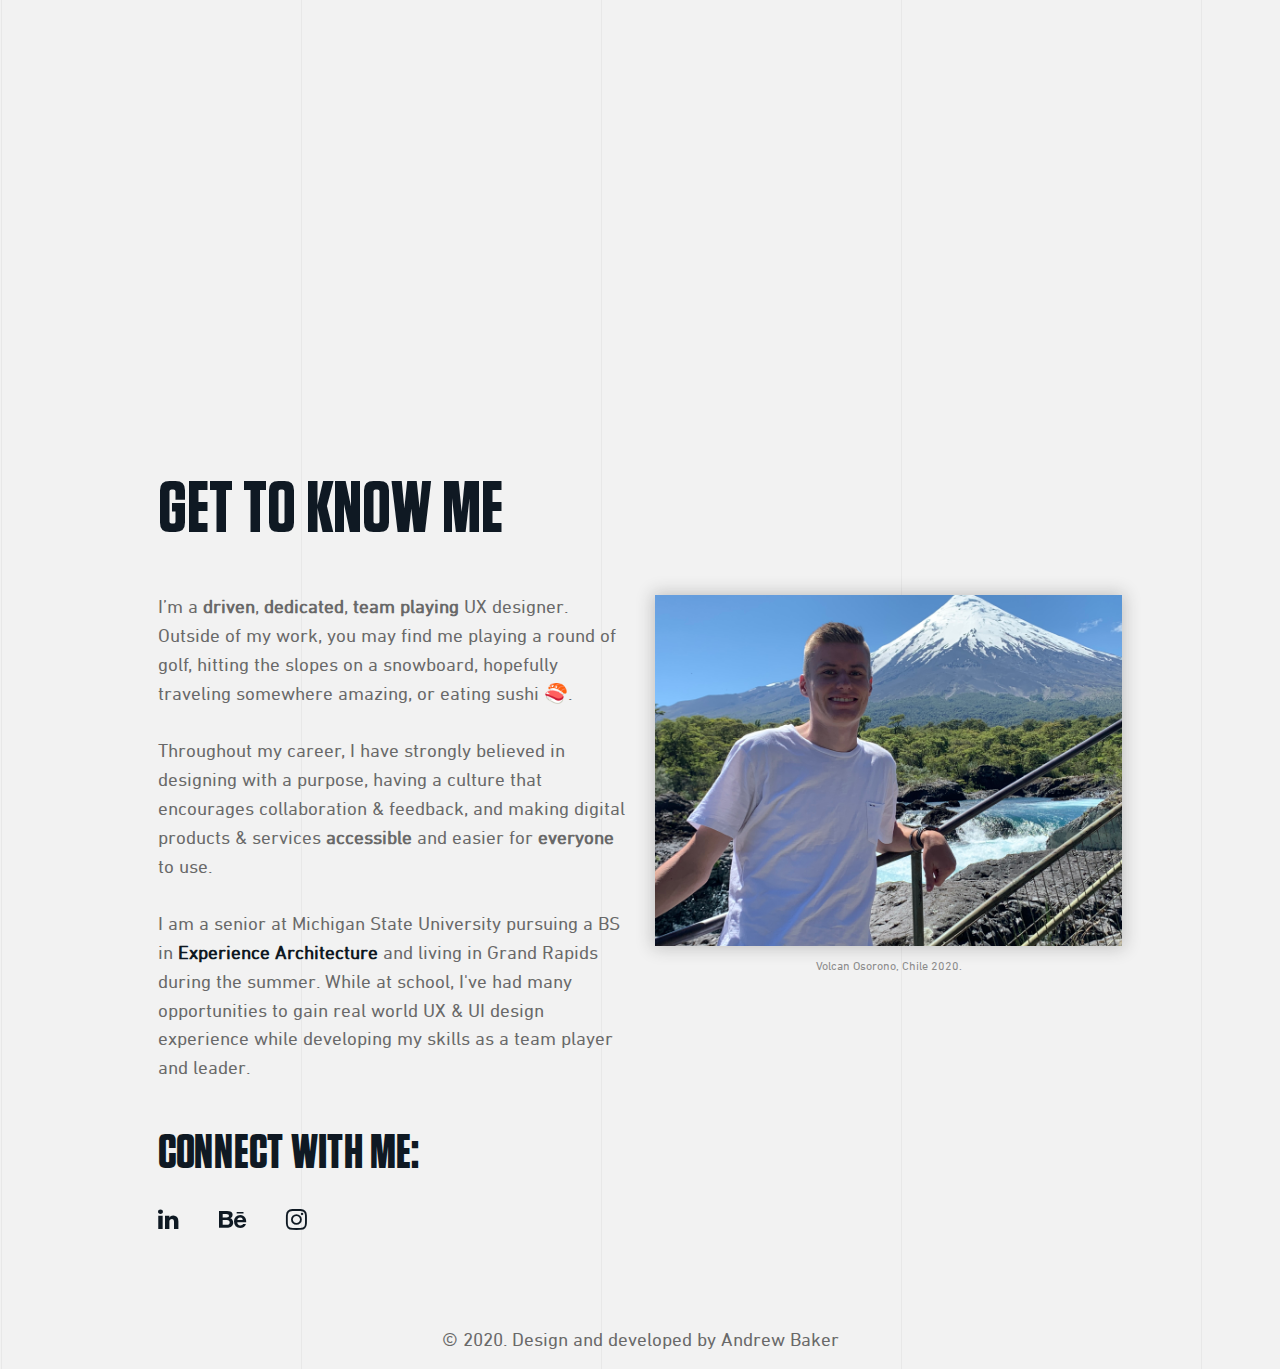
==== commit 63e959e1: "d" ====
--- a/index.html
+++ b/index.html
@@ -21,7 +21,6 @@
   <link rel="mask-icon" href="/img/favicons/safari-pinned-tab.svg" color="#0f1923">
   <meta name="msapplication-TileColor" content="#ffffff">
   <meta name="theme-color" content="#ffffff">
-
 </head>
 
 <body id="main">
@@ -85,7 +84,7 @@
             <div class="smspacer"></div>
             <p class="meta">UI Design - Behance</p>
             <h3>Phone Addiction Website</h3>
-            <p>Designing a website to educate smartphone users about the dangers of smartphone addiction.</p>
+            <p class="work-desc">Designing a website to educate smartphone users about the dangers of smartphone addiction.</p>
             <div class="smspacer"></div>
           </div>
           <div class="col-md-1"></div>
@@ -94,7 +93,7 @@
             <div class="smspacer"></div>
             <p class="meta">Case Study</p>
             <h3>The Cube</h3>
-            <p>Led a team in a redesign and rebrand of The Cube website.</p>
+            <p class="work-desc">Led a team in a redesign and rebrand of The Cube website.</p>
             <div class="smspacer"></div>
             <div class="smspacer"></div>
           </div>
@@ -106,15 +105,14 @@
       <section id="about">
         <div class="section-intro" id="about-intro">
           <div class="line"></div>
-          <h2>A little bit about myself</h2>
+          <h2>Get to know me</h2>
         </div>
         <div class="row" id="about-row">
           <div class="col-md-6">
             <p class="textcomp">
               I’m a <span>driven</span>, <strong>dedicated</strong>, <strong>team playing</strong> UX designer. Outside of my work, you may find me playing a round of golf, hitting the slopes on a snowboard, hopefully traveling somewhere amazing, or
               eating sushi 🍣.
-              <br><br> I strongly believe in designing with a purpose, having a culture that fosters collaboration between team members, and making digital products & services <strong>accessible</strong> and easier for <strong>everyone</strong> to
-              use.
+              <br><br>Throughout my career, I have strongly believed in designing with a purpose, having a culture that encourages collaboration & feedback, and making digital products & services <strong>accessible</strong> and easier for <strong>everyone</strong> to use.
               <br><br>
               I am a senior at Michigan State University pursuing a BS in <strong><a href="https://xa.cal.msu.edu/" rel="noopener" target="_blank"><span id="XA-link">Experience Architecture</span></a></strong> and living in Grand Rapids during the
               summer. While at
--- a/style/main.min.css
+++ b/style/main.min.css
@@ -1 +1 @@
-@font-face{font-family:'DIN Next Medium';src:url("/fonts/DIN Next LT W04 Medium0.ttf")}@font-face{font-family:'DIN Next Regular';src:url("/fonts/DIN Next W01 Regular0.ttf")}@font-face{font-family:'Tungsten';src:url("/fonts/Tungsten-Bold.ttf")}*{box-sizing:border-box;margin:0;padding:0;color:dimgray}body,html{font-family:'DIN Next Regular';font-size:12px;font-weight:400;position:relative}body{background-color:#f2f2f2;background:linear-gradient(90deg, #e8e8e8 .5%, transparent .1%) 1px 0,#f2f2f2;background-size:300px 1px;z-index:-100}::selection{color:#fff;background-color:#0F1923}a{text-decoration:none !important;color:#000 !important}h1,h2{font-family:'Tungsten';color:#0F1923;text-transform:uppercase}h2{font-size:6rem;padding-bottom:3rem;padding-top:2rem}h3{font-size:3rem;font-family:'Tungsten';color:#0F1923;text-transform:uppercase}p{color:dimgray;font-size:1.6rem;font-family:'DIN Next Regular';line-height:1.5}@media (min-width: 1440px){h1{font-size:15.6rem}}span{color:dimgray;font-weight:700;opacity:1 !important}i{color:#0F1923;padding-right:0.7em}.briefcase{color:#f2f2f2}.meta{font-size:.9rem;letter-spacing:1.5px}ul{list-style-type:none;margin:0;padding:0}li{font-size:1.6rem}.wrapper{padding:0 1.5em;max-width:1000px;margin:0 auto;position:relative}@media (min-width: 160em){.container,.wrapper{max-width:1500px !important}.hero-content{max-width:1200px !important}}section{height:100vh;display:block}.nav-container{top:0;position:fixed;width:100vw;margin:0 auto;position:fixed;padding:1.5em 0;background-color:#f2f2f2;border-bottom:1px solid #eee;z-index:20;-webkit-box-shadow:0px 2px 14px 0px rgba(0,0,0,0.11);-moz-box-shadow:0px 2px 14px 0px rgba(0,0,0,0.11);box-shadow:0px 2px 14px 0px rgba(0,0,0,0.11)}header{display:flex;justify-content:flex-end;font-family:'DIN Next Medium'}.logo{margin-right:auto;width:60px;padding-top:3px}.svg-logo{box-shadow:none;transition:all ease-in-out 0.5s}.svg-logo:hover{transform:scale(1.1)}ul{display:flex}ul li a{padding:0 2em;opacity:0.6;text-transform:uppercase;font-size:1.5rem}ul .email{opacity:1;padding-right:0 !important}ul .fa-envelope{padding-right:0}ul .active{opacity:1;color:#0F1923 !important}.last{padding-right:0 !important}@media only screen and (max-width: 768px){ul li a{padding:0 1em}}@media only screen and (max-width: 500px){ul li a{padding:0 1rem;font-size:1.2rem}.logo{font-size:1.2rem}}.hero-content{max-width:auto;position:relative;top:49%;transform:translateY(-50%)}.intro{font-size:2rem;font-family:'DIN Next Medium';color:#0F1923;text-transform:uppercase;margin:1.5rem 0}#intro{padding-bottom:1.5rem;max-width:600px}.h1hero{font-size:12rem;padding:0;line-height:.86}button{margin-top:0;font-size:1.5rem;font-family:'DIN Next Medium';padding:16px 30px;border:1px solid #0F1923;cursor:pointer;text-transform:uppercase}button::before{content:"";background:rgba(255,255,255,0.16);transform:scaleX(0);transform-origin:center right;transition:transform cubic-bezier(0.19, 1, 0.22, 1) 0.4s}@media only screen and (max-width: 768px){button{padding:18px 64px;margin-bottom:9px}.h1hero{font-size:5.5rem}h2{font-size:3rem}}@media (min-width: 1440px){.h1hero{font-size:15rem}}@media (min-width: 1024px){.h1hero{font-size:12rem}}.cta{background-color:#0F1923;color:#f2f2f2;margin-right:10px}.cta2{border:2px solid #0F1923;background-color:#f2f2f2;color:#0F1923}.section-intro{position:relative;top:15%}.card{padding:20px 20px;height:450px}#work{height:100%;padding-top:8vh}.img-fluid::before{cursor:pointer}#about{height:auto}#about-intro{padding-top:7vh}.smspacer{padding-top:2em}#XA-link{color:#0F1923}.profileimg{width:100%;height:auto}figcaption{text-align:center;padding:1em 0;opacity:0.75}footer{padding-top:4em;text-align:center}.icon{font-size:2rem;padding-right:40px}#social{font-family:'Tungsten';font-size:4rem;margin-bottom:2rem}.iconbar ul li a{padding:0 !important;opacity:1}@media (max-width: 768px){.iconbar{margin-bottom:2.5rem}}@media only screen and (min-height: 768px){.section-intro{position:relative;top:0}#work{height:100vh}#about{height:100vh;margin-top:20vh}}@media only screen and (max-width: 375px){.hero-content{padding-top:7vh}#about{height:100%}#work{height:auto}}@media only screen and (max-width: 320px){.hero-content{padding-top:10vh}h1{font-size:1.5em}}.work{max-width:80%;padding-top:20vh;padding-bottom:2em;margin:auto}@media only screen and (max-width: 768px){.work{max-width:100%}}.content-paragraph{line-height:1.7;opacity:0.9 !important}.work-heading{padding-bottom:1rem;font-size:4rem}.work ul{list-style-type:circle;display:block}hr{width:100%;background-color:#b4b4b4;height:1.5px;border:none;margin:40px 0}.work li{margin-bottom:0.625rem;margin-left:2.5rem;line-height:1.5}.xd-link{color:blue !important}.work img{width:100%;margin-bottom:1.2rem}img{-webkit-box-shadow:0px 0px 16px 2px rgba(36,36,36,0.24);-moz-box-shadow:0px 0px 16px 2px rgba(36,36,36,0.24);box-shadow:0px 0px 16px 2px rgba(36,36,36,0.24)}.hifi{-webkit-box-shadow:0 5px 20px 5px rgba(0,0,0,0.16);box-shadow:0 5px 20px 5px rgba(0,0,0,0.16);overflow:hidden}.b2t{margin-top:50px;text-align:center}.project1{background:none;background-color:#f2f2f2}
+@font-face{font-family:'DIN Next Medium';src:url("/fonts/DIN Next LT W04 Medium0.ttf")}@font-face{font-family:'DIN Next Regular';src:url("/fonts/DIN Next W01 Regular0.ttf")}@font-face{font-family:'Tungsten';src:url("/fonts/Tungsten-Bold.ttf")}*{box-sizing:border-box;margin:0;padding:0;color:dimgray}body,html{font-family:'DIN Next Regular';font-size:12px;font-weight:400;position:relative}body{background-color:#f2f2f2;background:linear-gradient(90deg, #e8e8e8 .5%, transparent .1%) 1px 0,#f2f2f2;background-size:300px 1px;z-index:-100}::selection{color:#fff;background-color:#0F1923}a{text-decoration:none !important;color:#000 !important}h1,h2{font-family:'Tungsten';color:#0F1923;text-transform:uppercase}h2{font-size:6rem;padding-bottom:3rem;padding-top:2rem}h3{font-size:3rem;font-family:'Tungsten';color:#0F1923;text-transform:uppercase}p{color:dimgray;font-size:1.6rem;font-family:'DIN Next Regular';line-height:1.5}@media (min-width: 1440px){h1{font-size:15.6rem}}span{color:dimgray;font-weight:700;opacity:1 !important}i{color:#0F1923;padding-right:0.7em}.briefcase{color:#f2f2f2}.meta{font-size:.9rem;letter-spacing:1.5px}ul{list-style-type:none;margin:0;padding:0}li{font-size:1.6rem}.wrapper{padding:0 1.5em;max-width:1000px;margin:0 auto;position:relative}@media (min-width: 160em){.container,.wrapper{max-width:1500px !important}.hero-content{max-width:1200px !important}}section{height:100vh;display:block}.nav-container{top:0;position:fixed;width:100vw;margin:0 auto;position:fixed;padding:1.5em 0;background-color:#f2f2f2;border-bottom:1px solid #eee;z-index:20;-webkit-box-shadow:0px 2px 14px 0px rgba(0,0,0,0.11);-moz-box-shadow:0px 2px 14px 0px rgba(0,0,0,0.11);box-shadow:0px 2px 14px 0px rgba(0,0,0,0.11)}header{display:flex;justify-content:flex-end;font-family:'DIN Next Medium'}.logo{margin-right:auto;width:60px;padding-top:3px}.svg-logo{box-shadow:none;transition:all ease-in-out 0.5s}.svg-logo:hover{transform:scale(1.1)}ul{display:flex}ul li a{padding:0 2em;opacity:0.6;text-transform:uppercase;font-size:1.5rem}ul .email{opacity:1;padding-right:0 !important}ul .fa-envelope{padding-right:0}ul .active{opacity:1;color:#0F1923 !important}.last{padding-right:0 !important}@media only screen and (max-width: 768px){ul li a{padding:0 1em}}@media only screen and (max-width: 500px){ul li a{padding:0 1rem;font-size:1.2rem}.logo{font-size:1.2rem}}.hero-content{max-width:auto;position:relative;top:49%;transform:translateY(-50%)}.intro{font-size:2rem;font-family:'DIN Next Medium';color:#0F1923;text-transform:uppercase;margin:1.5rem 0}#intro{padding-bottom:1.5rem;max-width:600px}.h1hero{font-size:12rem;padding:0;line-height:.86}button{margin-top:0;font-size:1.5rem;font-family:'DIN Next Medium';padding:16px 30px;border:1px solid #0F1923;cursor:pointer;text-transform:uppercase}button::before{content:"";background:rgba(255,255,255,0.16);transform:scaleX(0);transform-origin:center right;transition:transform cubic-bezier(0.19, 1, 0.22, 1) 0.4s}@media only screen and (max-width: 768px){button{padding:18px 64px;margin-bottom:9px}.h1hero{font-size:5.5rem}h2{font-size:5.5rem}.work-desc{padding-bottom:2rem !important}}@media (min-width: 1440px){.h1hero{font-size:15rem}}@media (min-width: 1024px){.h1hero{font-size:12rem}}.cta{background-color:#0F1923;color:#f2f2f2;margin-right:10px}.cta2{border:2px solid #0F1923;background-color:#f2f2f2;color:#0F1923}.section-intro{position:relative;top:15%}#work{height:100%;padding-top:8vh}.img-fluid::before{cursor:pointer}#about{height:auto}#about-intro{padding-top:7vh}.smspacer{padding-top:2em}#XA-link{color:#0F1923}.profileimg{width:100%;height:auto}figcaption{text-align:center;padding:1em 0;opacity:0.75}footer{padding-top:4em;text-align:center}.icon{font-size:2rem;padding-right:40px}#social{font-family:'Tungsten';font-size:4rem;margin-bottom:2rem}.iconbar ul li a{padding:0 !important;opacity:1}@media (max-width: 768px){.iconbar{margin-bottom:2.5rem}}@media only screen and (min-height: 768px){.section-intro{position:relative;top:0}#work{height:100vh}#about{height:100vh;margin-top:20vh}}@media only screen and (max-width: 375px){.hero-content{padding-top:7vh}#about{height:100%}#work{height:auto}}@media only screen and (max-width: 320px){.hero-content{padding-top:10vh}h1{font-size:1.5em}}.work{max-width:80%;padding-top:20vh;padding-bottom:2em;margin:auto}@media only screen and (max-width: 768px){.work{max-width:100%}}.content-paragraph{line-height:1.7;opacity:0.9 !important}.work-heading{padding-bottom:1rem;font-size:4rem}.work ul{list-style-type:circle;display:block}hr{width:100%;background-color:#b4b4b4;height:1.5px;border:none;margin:40px 0}.work li{margin-bottom:0.625rem;margin-left:2.5rem;line-height:1.5}.xd-link{color:blue !important}.work img{width:100%;margin-bottom:1.2rem}img{-webkit-box-shadow:0px 0px 16px 2px rgba(36,36,36,0.24);-moz-box-shadow:0px 0px 16px 2px rgba(36,36,36,0.24);box-shadow:0px 0px 16px 2px rgba(36,36,36,0.24)}.hifi{-webkit-box-shadow:0 5px 20px 5px rgba(0,0,0,0.16);box-shadow:0 5px 20px 5px rgba(0,0,0,0.16);overflow:hidden}.b2t{margin-top:50px;text-align:center}.project1{background:none;background-color:#f2f2f2}
